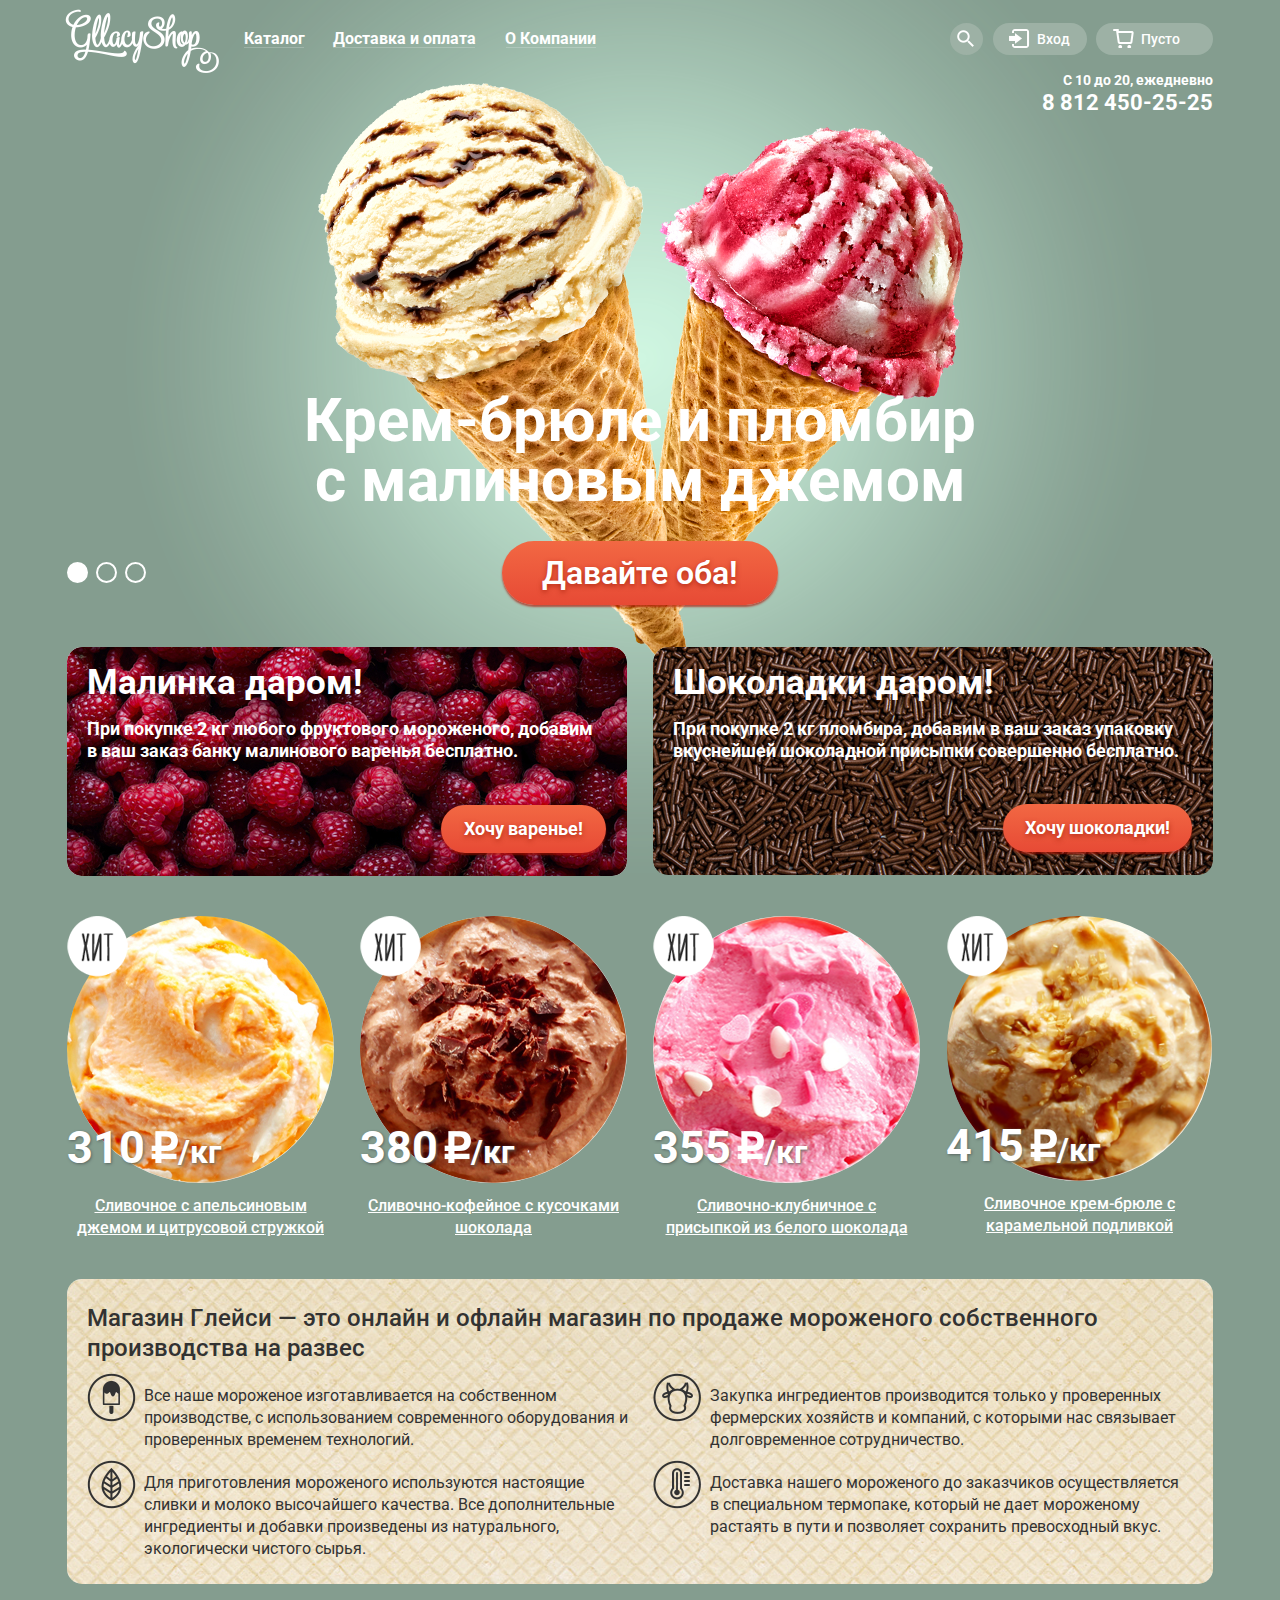
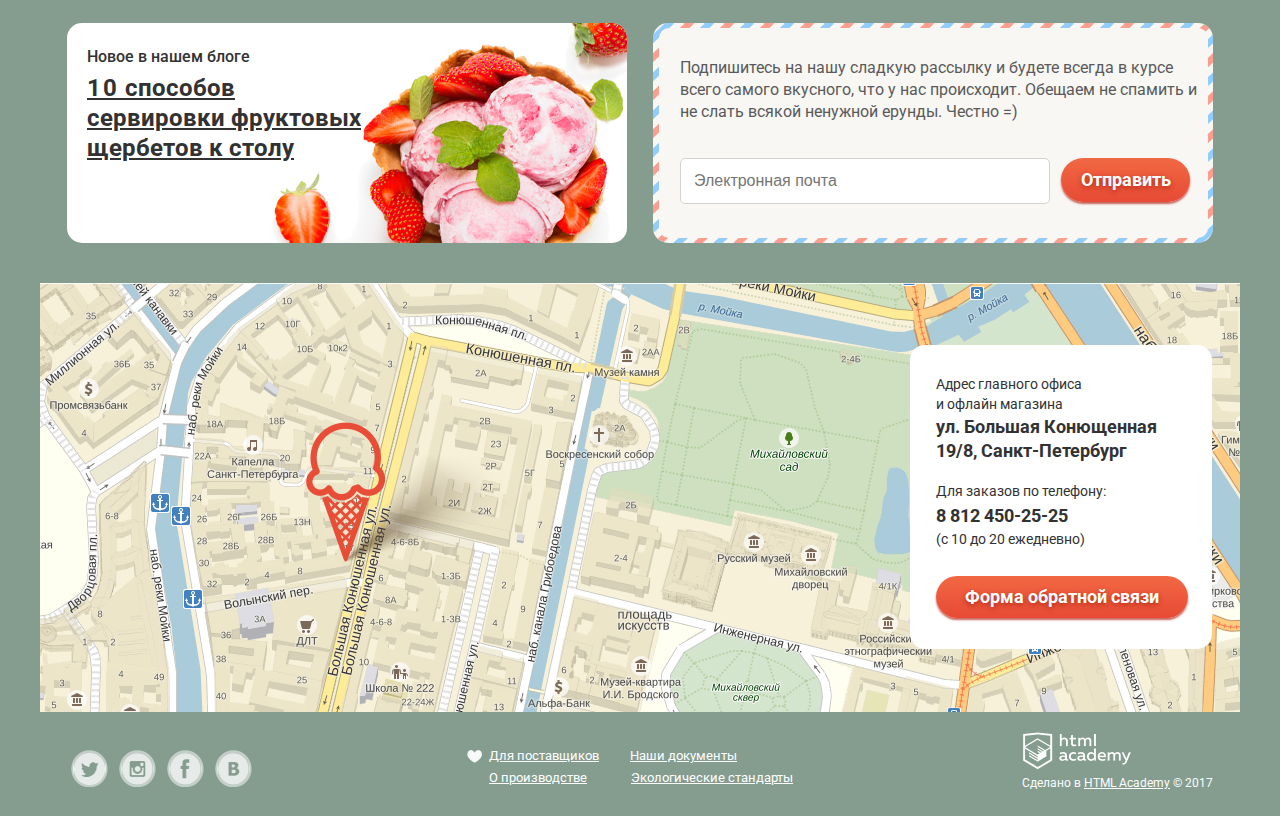
==== index.html @ 2c28fdef "Сделал оверлэй для формы обратной связи" ====
<!DOCTYPE html>
<html lang="ru">
  <head>
    <meta charset="utf-8">
    <title>Главная Gllacy</title>
	<link href="https://fonts.googleapis.com/css?family=Roboto:400,500,700&amp;subset=cyrillic" rel="stylesheet">
	<link rel="stylesheet" href="css/normalize.css">
	<link rel="stylesheet" type="text/css" href="css/style.css">
  </head>
  <body>
<!--Кнопки для слайда скрытые-->
	<input class="btn-radio btn-radio-one" type="radio" id="btn-one" name="toggle" checked>
	<input class="btn-radio btn-radio-two" type="radio" id="btn-two" name="toggle">
	<input class="btn-radio btn-radio-three" type="radio" id="btn-three" name="toggle"><!--/Кнопки для слайда скрытые-->
<!--Начало обертки для слайда-->	
	<div class="site-wrapper">	
<!--Блок шапки-->
		<header class="main-header">
			<div class="container clearfix container-for-timework">
				<div class="header-logo">
				  <img src="img/logo.png" width="154" height="64" alt="Логотип Глейси">
				</div>
				<nav class="main-navigation">
					<ul class="main-nav">
						<li class="border-li-one"><a class="border-li-one-page" href="#">Каталог</a>
							<ul class="sub-menu-catalog">
								<li><a href="#">Новинки</a></li>
								<li><a href="./catalog.html">Сливочное</a></li>
								<li class="active-page-index"><a href="#">Щербеты</a></li>
								<li><a href="#">Фрукторый лед</a></li>
								<li><a href="#">Мелорин</a></li>
							</ul>
						</li>
						<li class="border-li-two"><a class="border-li-one-page" href="#">Доставка и оплата</a></li>
						<li class="border-li-tree"><a class="border-li-one-page" href="#">О Компании</a></li>
					</ul>
				</nav>
				<div class="user-block">
					<div class="link-modal-search">
						<a class="search" href="#"></a>
<!--Модальная Форма поиска-->					
							<div class="modal-search">
								<form class="search-form" action="https://echo.htmlacademy.ru" method="get">
									<input class="search-input" type="text" name="search" placeholder="Что ищем?">
								</form>
							</div><!--/Форма поиска-->
					</div>
					<div class="link-modal-in">
						<a class="login" href="#">Вход</a>
<!--Модальная Форма входа-->					
							<div class="modal-in">
								<form class="login-form" action="https://echo.htmlacademy.ru" method="get">
									<input class="email" type="email" name="email" placeholder="Электронная почта">
									<input class="password" type="password"  name="password" placeholder="Пароль">
									<button class="btn-modal-in" type="submit" title="Войти">Войти</button>
								</form>
								<section class="restore-registration">
									<a class="restore" href="#">Забыли пароль?</a>
									<a class="registration" href="#">Новая регистрация</a>
								</section>
							</div><!--/Форма входа-->
					</div>
					<a class="basket" href="#">Пусто</a>				
				</div>	
				<div class="timework-tel">
					<span class="timework">С 10 до 20, ежедневно</span>
					<span class="tel">8 812 450-25-25</span>
				</div>	
			</div><!--/Блок шапки-->
		</header>
<!--Содержание основного блока-->
		<main class="container">
<!--Формы слайда-->
			<div class="slider">
				<div class="slide slide-one" id="slide-one">
					<div class="slide-title">Крем-брюле и пломбир с малиновым джемом</div>
					<a class="slide-btn" href="#">Давайте оба!</a>
				</div>
				<div class="slide slide-two" id="slide-two">
					<div class="slide-title">Шоколадный пломбир и лимонный сорбет</div>
					<a class="slide-btn" href="#">Давайте оба!</a>
				</div>
				<div class="slide slide-three" id="slide-three">
					<div class="slide-title">Пломбир с помадкой и клубничный щербет</div>
					<a class="slide-btn" href="#">Давайте оба!</a>
				</div>	
				<div class="slider-controls">
					<label for="btn-one"></label>
					<label for="btn-two"></label>
					<label for="btn-three"></label>
				</div>
			</div>
<!--Блок промо акции-->
			<div class="promo clearfix">
				<div class="promo-action">
					<span>Малинка даром!</span>
					<p>При покупке 2 кг любого фруктового мороженого, добавим в ваш заказ банку малинового варенья бесплатно.</p>
					<a class="btn-want-jam" href="#">Хочу варенье!</a>
				</div>
				<div class="promo-action">
					<span>Шоколадки даром!</span>
					<p>При покупке 2 кг пломбира, добавим в ваш заказ упаковку вкуснейшей шоколадной присыпки совершенно бесплатно.</p>
					<a class="btn-want-choco" href="#">Хочу шоколадки!</a>
				</div>
			</div><!--/Блок промо акции-->
<!--Блок самых покупаемых мороженных-->
			<div class="catalog clearfix">
				<section class="catalog-ice"><!--tag бирка, ярлык, признак, этикетка, ушко, наконечник-->
					<div class="catalog-ice-index">
						<span class="tag">
							<img src="img/hit.png" width="61" height="61" alt="Значек покупаемого мороженного">
						</span>
						<img src="img/ice_1.jpg" width="267" height="267" class="big-ice" alt="Сливочное с апельсиновым джемом и цитрусовой стружкой">
						<span class="cost">
							310<span class="weight"><img src="img/rur.png" width="27" height="32" alt="Символ рубля">/кг</span>
						</span>
						<a class="specification" href="#">Сливочное с апельсиновым джемом и цитрусовой стружкой</a>
					</div>	
					<div class="btn-hover-shadow">
						<a class="btn-show-catalog" href="#">Быстрый просмотр</a>
					</div>
				</section>	
				<section class="catalog-ice">
					<div class="catalog-ice-index">
						<span class="tag">
							<img src="img/hit.png" width="61" height="61" alt="Значек покупаемого мороженного">
						</span> 
						<img src="img/ice_2.jpg" width="267" height="267" class="big-ice" alt="Сливочно-кофейное с кусочками шоколада">
						<span class="cost">
							380<span class="weight"><img src="img/rur.png" width="27" height="32" alt="Символ рубля">/кг</span>
						</span>
						<a class="specification" href="#">Сливочно-кофейное с кусочками шоколада</a>
					</div>	
					<div class="btn-hover-shadow">
						<a class="btn-show-catalog" href="#">Быстрый просмотр</a>
					</div>
				</section>
				<section class="catalog-ice">
					<div class="catalog-ice-index">
						<span class="tag">
							<img src="img/hit.png" width="61" height="61" alt="Значек покупаемого мороженного">
						</span>
						<img src="img/ice_3.jpg" width="267" height="267" class="big-ice" alt="Сливочно-клубничное с присыпкой из белого шоколада">
						<span class="cost">
							355<span class="weight"><img src="img/rur.png" width="27" height="32" alt="Символ рубля">/кг</span>
						</span>
						<a class="specification" href="#">Сливочно-клубничное с присыпкой из белого шоколада</a>
					</div>	
					<div class="btn-hover-shadow">
						<a class="btn-show-catalog" href="#">Быстрый просмотр</a>
					</div>
				</section>
				<section class="catalog-ice">
					<div class="catalog-ice-index">
						<span class="tag">
							<img src="img/hit.png" width="61" height="61" alt="Значек покупаемого мороженного">
						</span>
						<img src="img/ice_4.jpg" width="265" height="265" class="big-ice" alt="Сливочное крем-брюле с карамельной подливкой">
						<span class="cost">
							415<span class="weight"><img src="img/rur.png" width="27" height="32" alt="Символ рубля">/кг</span>
						</span>
						<a class="specification" href="#">Сливочное крем-брюле с карамельной подливкой</a>
					</div>	
					<div class="btn-hover-shadow">
						<a class="btn-show-catalog" href="#">Быстрый просмотр</a>
					</div>
				</section>
			</div><!--/Блок самых покупаемых мороженных-->
<!--Блок описания компании-->
			<div class="description clearfix">
				<div class="about">
					<span>Магазин <span class="letter-spacing">Г</span>лейси &mdash; это онлайн и офлайн магазин по продаже мороженого собственного производства на развес</span>
				</div>
				<div class="make">
					<p>Все наше мороженое изготавливается на собственном производстве, с использованием современного оборудования и проверенных временем технологий.</p>
					<p>Для приготовления мороженого используются настоящие сливки и молоко высочайшего качества. Все дополнительные ингредиенты и добавки произведены из натурального, экологически чистого сырья.</p>
				</div>
				<div class="delivery"> <!--delivery доставка-->
					<p>Закупка ингредиентов производится только у проверенных фермерских хозяйств и компаний, с которыми нас связывает долговременное сотрудничество.</p>
					<p>Доставка нашего мороженого до заказчиков осуществляется в специальном термопаке, который не дает мороженому растаять в пути и позволяет сохранить превосходный вкус.</p>
				</div>
			</div><!--/Блок описания компании-->
<!--Блок новостей и подписка на рассылку-->
			<div class="news-sub clearfix">
				<section class="news">		
					<p>Новое в нашем блоге</p>
					<a href="#"><span class="letter-spacing">10</span> способов сервировки фруктовых щербетов к столу</a>
				</section>
				<section class="sub">
					<div class="white-layer">
						<p>Подпишитесь на нашу сладкую рассылку и будете всегда в курсе всего самого вкусного, что у нас происходит. Обещаем не спамить и не слать всякой ненужной ерунды. Честно =)</p>
						<form action="https://echo.htmlacademy.ru" method="get">
							<input type="email" name="email" placeholder="Электронная почта">
							<button class="btn-send" name="send">Отправить</button>
						</form>
					</div>
				</section>	
			</div><!--/Блок новостей и подписка на рассылку-->
		</main>
<!--Блок проезда-адреса-->
		<div class="driving-address container-map js-map-open">
			<div class="driving">
				<div class="top-lines">
					<span class="line-1">Адрес главного офиса<br>
										и офлайн магазина</span><br>
					<span class="line-2">ул. Большая Конющенная<br>
										19/8, Санкт-Петербург</span><br>
				</div>
				<div class="bottom-lines">
					<span class="line-1">Для заказов по телефону:</span><br>
					<span class="line-2">8 812 450-25-25</span><br>
				</div>
				<span class="line-3">(с 10 до 20 ежедневно)</span><br>
				<a class="btn-feedback" href="./form_feedback.html">Форма обратной связи</a>
			</div>
		</div><!--/Блок проезда-адреса-->	
<!--Блок подвала-->
		<footer>
			<div class="container clearfix">
				<section class="footer-social">
					<a class="social-btn social-btn-tv" href="#">Твиттер</a>
					<a class="social-btn social-btn-inst" href="https://instagram.com">Инстаграм</a>
					<a class="social-btn social-btn-fb" href="https://facebook.com">Фейсбук</a>
					<a class="social-btn social-btn-vk" href="https://vk.com">Вконтакте</a>	
				</section>
				<section class="footer-contacts">
					<ul class="footer-main">
						<li><a class="heart" href="#">Для поставщиков</a></li>
						<li><a href="#">Наши документы</a></li>
						<li><a href="#">О производстве</a></li>
						<li><a href="#">Экологические стандарты</a></li>
					</ul>
				</section>
				<section class="footer-copyright">
					<a class="btn-copyright" href="https://htmlacademy.ru"><img src="img/made_footer.png" width="108" height="38" class="big-ice" alt="Эмблема HTML Academy"></a>
					<p>Сделано в <a href="https://htmlacademy.ru">HTML Academy</a> © 2017</p>
				</section>
			</div>
		</footer><!--/Блок подвала-->
	</div><!--/Начало обертки для слайда--><!--/site-wrapper-->
<!--Модальные формы-->
	<div class="modal-map"><!--Форма карты-->
		<button class="modal-map-close" type="button" title="Закрыть">Закрыть</button>	
		<!--<div id="yandex-map"></div>-->
    </div><!--/Форма карты-->
	<!--<div class="map-overlay"></div>-->
<!--Модальная Форма обратной связи оверлэй-->
	<div class="feedback-overlay"></div>
<!--Модальная Форма обратной связи-->		
	<div class="modal-feedback">
		<button class="btn-modal-feedback-close" type="button" title="Закрыть">Закрыть</button>
		<h2>Мы обязательно вам ответим!</h2>
		<form class="feedback-form" action="https://echo.htmlacademy.ru" method="get">
			<input class="feedback-name" type="text" name="feedback-name" placeholder="Как вас зовут?">
			<input class="feedback-email" type="email" name="feedback-email" placeholder="Ваша почта для ответа?">
			<textarea class="feedback-text" name="feedback-text" rows="6" placeholder="Напишите что-нибудь..."></textarea>
			<button class="btn-modal-feedback" type="submit" title="Отправить">Отправить</button>
		</form>
	</div><!--/Форма обратной связи-->
	<script src="js/script.js"></script>
  </body>
</html>
---- css/style.css ----
body {
	min-width: 1200px;
	font-size: 16px;
	line-height: 22px;
	color: #ffffff;
	font-weight: 400;
	font-family: "Roboto", "Tahoma", sans-serif;
	background-color: #849d8f;
}
.main a:hover,
.breadcrumbs a:hover, 
footer a:hover,
.footer-contacts a:hover,
.catalog-ice-index a,
.ice-cost-catalog a {
	color: #ffbc9e;
}
.main a:active,
.breadcrumbs a:active, 
footer a:active,
.footer-contacts a:active,
.catalog-ice-index a,
.ice-cost-catalog a  {
	color: #ffbc9e;
}
.clearfix {
	content: "";
	display: table;
	clear: both;
}
.container {
	position: relative;
	width: 1146px;
	margin: 0 auto;
	padding: 0 27px;
}
.container-map {
	width: 1146px;
	margin: 0 auto;
	padding: 0 0;
}

/*--ШАПКА--*/
.main-header {
	min-height: 79px;
}
.header-logo {
	float: left;
	width: 153px;
	min-height: 64px;
	margin: 0;
	margin-right: 12px;
	margin-top: 9px;
	margin-left: -2px;
}
.main-navigation {
	float: left;
	width: 600px;
	min-height: 64px;
	margin-top: 9px;
	margin-bottom: 6px;
}
.main-nav {
	list-style: none;
	margin: 0;
	padding: 0;
	min-height: 64px;
	font-size: 0;
}
.main-nav  > li {
	display: inline-block;
	position: relative;
	vertical-align: top;
}
.main-nav > li  a {	
	display: block;
	padding: 7px 14px;
	margin-top: 14px;
	font-size: 16px;
	line-height: 18px;
	font-weight: 700;
	color: #ffffff;
	font-family: "Roboto", "Tahoma", sans-serif;
	text-decoration: none;
}
.main-nav  > li:last-child a {
	padding-left: 15px;
}
.main-nav  .active {
	background: #d07058;
	border-radius: 16px;
	border-bottom: none;
}
.main-nav  .border-li-one-page:hover {
	color: #000000;
	background-color: #ffffff;
	border-radius: 20px;
}
.main-nav  .border-li-one-page:active {
	background:	-webkit-linear-gradient(top, #ededed 0%, #ededed 100%);
	background:		-moz-linear-gradient(top, #ededed 0%, #ededed 100%);
	background:			linear-gradient(to bottom, #ededed 0%, #ededed 100%);
	box-shadow: inset 0 2px 2px rgba(105, 105, 105, 1);
}
.main-navigation  .border-li-one::after {
	content: "";
	position: absolute;
	top: 38px;
	margin-left: 14px;
	width: 60px;
	height: 1px;
	background-color: #ffffff;
	opacity: 0.2;
}
.main-navigation  .border-li-two::after {
	content: "";
	position: absolute;
	top: 38px;
	margin-left: 14px;
	width: 142px;
	height: 1px;
	background-color: #ffffff;
	opacity: 0.2;
}
.main-navigation  .border-li-tree::after {
	content: "";
	position: absolute;
	top: 38px;
	margin-left: 16px;
	width: 90px;
	height: 1px;
	background-color: #ffffff;
	opacity: 0.2;
}
.sub-menu-catalog {
	position: absolute;
	left: -7px;
	top: 51px;
	display: none;
	margin: 0;
	padding: 0;
	width: 143px;
	list-style: none;
	color: #000000;
	background: #f8f7f4;
	border-radius: 5px;
	z-index: 12;
}
.main-nav > li:hover .sub-menu-catalog  {
	display: block;
}
.main-nav .sub-menu-catalog {
	width: 143px;
	list-style: none;
	margin: 0;
	padding: 0;
	font-size: 0;
	box-shadow: 0px 20px 20px 0px rgba(0, 0, 0, 0.4);
}
.main-nav  .sub-menu-catalog a {
	display: block;
	margin: 0;
	padding: 0;
	padding: 9px 0px;
	padding-left: 14px;
	font-size: 14px;
	line-height: 16px;
	font-weight: 400;
	color: #000000;
	font-family: "Roboto", "Tahoma", sans-serif;
	text-decoration: none;
}
.main-nav  .sub-menu-catalog  li:first-child a {
	font-size: 16px;
	line-height: 18px;
	font-weight: 700;
	color: #000000;
	font-family: "Roboto", "Tahoma", sans-serif;
	text-decoration: none;
	border-bottom: 1px solid #d1d0ce;
}
.main-nav  .sub-menu-catalog  li:first-child {
	border: none;
	padding: 0 7px;
}
.main-nav  .sub-menu-catalog  li {
	padding: 0 7px;
}
.main-nav > .sub-menu-catalog a:active {
	background-color: none;
	border-radius: none;
}
.main-nav  .sub-menu-catalog  li:hover a {
	background-color: #fbded7;
}
.main-nav  .sub-menu-catalog  li:hover {
	background-color: #fbded7;
}
.main-nav  .sub-menu-catalog  li:active a {
	background-color: #f6b5a5;
	border: none;
	box-shadow: none;
	border-radius: none;
	z-index: 12;
}
.main-nav  .sub-menu-catalog  li:active {
	background-color: #f6b5a5;
}
.main-nav  .sub-menu-catalog  li:active a{
	background-color: #f6b5a5; 
}
.sub-menu-catalog .active-page {
	background-color: #d07058;
}
.sub-menu-catalog .active-page a {
	color: #ffffff;
}
.active-page-index {
	background-color: #fbded7;
}
.user-block {
	float: right;
	max-width: 428px;
	margin-top: 23px;
}
.user-block .login,
.user-block .basket,
.link-modal-in,
.link-modal-basket,
.link-modal-search {
	position: relative;
	vertical-align: top;
	display: inline-block;
	margin: 0;
	padding: 8px 0px;
	text-decoration: none;
	font-size: 14px;
	line-height: 16px;
	font-weight: 500;
	color: #ffffff;
	font-family: "Roboto", "Tahoma", sans-serif;
	vertical-align: top;	
}
.link-modal-in,
.link-modal-search,
.link-modal-basket {
	position: relative;
	display: inline-block;
	vertical-align: top;
	padding: 0;
	margin: 0;
}
.user-block .search  	{
	position: relative;
	display: inline-block;
	vertical-align: top;
	margin: 0;
	padding-left: 13px;
	padding-right: 20px;
	padding-bottom: 8px;
	padding-top: 8px;
	background: #9db1a5;
	line-height: 16px;
	font-weight: 500;
	color: #ffffff;
	font-size: 14px;
	font-family: "Roboto", "Tahoma", sans-serif;
	margin-right: 3px;
	background: #9db1a5;
	border-radius: 100%;
}
.user-block .login {
	padding-left: 44px;
	padding-right: 17px;
	background: #9db1a5;
	border-radius: 18px;
	margin-right: 5px;
	margin-left: 3px;
}
.user-block .basket {
	padding-left: 45px;
	padding-right: 33px;
	background: #9db1a5;
	border-radius: 100px;
}
.user-block .basket-bye-ice {
	position: relative;
	display: inline-block;
	margin: 0;
	padding: 8px 0px;
	padding-left: 43px;
	padding-right: 17px;
	background: #ffffff;
	border-radius: 100px;
	text-decoration: none;
	vertical-align: top;
	font-size: 14px;
	line-height: 16px;
	font-weight: 500;
	color: #000000;
	font-family: "Roboto", "Tahoma", sans-serif;
	vertical-align: top;	
}
	
	/*-- ПОИСК ИКОНКА--*/
.user-block .search {
	font-size: 0;
	height: 16px;
}
.user-block .search::after {
	content: "";
	position: absolute;
	top: -1px;
	left: -1px;
	width: 33px;
	height: 33px;
	background: transparent url("../img/loupe.png") no-repeat;
	background-position: center;
	border-radius: 100%;
}
.user-block .search:hover::after {
	background: transparent url("../img/search_black.png") no-repeat;
	background-position: center;
}
.user-block .search:hover {
	background-color: #ffffff;
	color: #000000;
}
.user-block .link-modal-search:hover .modal-search {
	display: block;
}
.user-block .search:hover .modal-search {
	display: block;
}/*-- /ПОИСК ИКОНКА--*/
	
	/*-- ВХОД ИКОНКА--*/
.user-block .login::after {
	content: "";
	position: absolute;
	top: 6px;
	left: 16px;
	width: 21px;
	height: 19px;
	background: transparent url("../img/to_in.png") no-repeat;
}
.user-block .login:hover::after {
	background:  transparent url("../img/to_in_black.png") no-repeat;	
}
.user-block .login:hover {
	background-color: #ffffff;
	color: #000000;
}
.link-modal-in:hover .modal-in {
	display: block;
}/*-- /ВХОД ИКОНКА--*/

	/*-- КОРЗИНА ИКОНКА--*/
.user-block .basket::after {
	content: "";
	position: absolute;
	top: 6px;
	left: 17px;
	width: 21px;
	height: 19px;
	background: transparent url("../img/basket_empty.png") no-repeat;
}
.user-block .basket:hover::after {
	background: transparent url("../img/basket_full.png") no-repeat;
}
.user-block .basket:hover {
	background-color: #ffffff;
	border-radius: 16px;
	color: #000000;
}
.user-block	.basket-bye-ice::after {
	content: "";
	position: absolute;
	top: 6px;
	left: 17px;
	width: 21px;
	height: 19px;
	background: transparent url("../img/basket_full.png") no-repeat;
}
.link-modal-basket:hover .order-in-basket {
	display: block;
}/*-- /КОРЗИНА ИКОНКА--*/

	/*-- ВРЕМЯ --*/
.timework-tel {
	position: absolute;
	right: 27px; /*margin-left: 971px;*/
	top: 78px;
	margin-top: -9px;
	width: 175px;
	text-align: right;
}
.timework-tel .timework {
	font-size: 14px;
	line-height: 16px;
	font-weight: 700;
	color: #ffffff;
	padding-left: 10px;
	font-family: "Roboto", "Tahoma", sans-serif;
}
.timework-tel .tel {
	font-size: 22px;
	line-height: 24px;
	font-weight: 700;
	color: #ffffff;
	font-family: "Roboto", "Tahoma", sans-serif;
}/*-- /ШАПКА --*/

/*-- БЛОК ХЛЕБНЫХ КРОШЕК--*/
.breadcrumbs {
	width: 300px;
}
.bread-main-nav {
	list-style: none;
	padding: 0;
	margin: 0;
	margin-top: 19px;
}
.bread-main-nav  li {
	display: inline-block;
	vertical-align: top;
	font-size: 14px;
	line-height: 16px;
	color: #ffffff;
	font-weight: 400;
	font-family: "Roboto", "Tahoma", sans-serif;
}
.bread-main-nav  li a {	
	position: relative;
	display: block;
	font-size: 14px;
	line-height: 16px;
	color: #ffffff;
	font-weight: 400;
	font-family: "Roboto", "Tahoma", sans-serif;
	padding-right: 16px;
}
.bread-main-nav  li:last-child a {
	text-decoration: none;
}
.bread-main-nav  a::after{
	content: "";
	position: absolute;
	top: 4px;
	right: 0px;
	width: 9px;
	height: 9px;
	background: transparent url("../img/arrow_s_right.png") no-repeat;
}
.bread-main-nav li:last-child a::after{
	content: none;
}/*-- /БЛОК ХЛЕБНЫХ КРОШЕК--*/

/*-- ГЛАВНАЯ СТРАНИЦА INDEX --*/
	/*-- СЛАЙДЕР --*/
.choice-ice h2 {
	font-size: 60px;
	line-height: 60px;
	color: #ffffff;
	font-weight: 700;
	font-family: "Roboto", "Tahoma", sans-serif;
	background-color: #849d8f;
}
body > input[type="radio"] {
	display: none;
}
.site-wrapper::before,
.site-wrapper::after {
	content: "";
	visibility: hidden;
}
.site-wrapper::before {
	background-image: url("../img/advertising_2.png");
}
.site-wrapper::after {
	background-image: url("../img/advertising_3.png");
}
.site-wrapper {
	min-width: 1146px;
	min-height: 2416px; 
	background-repeat: no-repeat;
	background-position: top center;
	transition: background-image 0.5s ease, 
				background-color 0.5s ease;
}
.slider {
	position: relative;
	padding-top: 312px;
	text-align: center;
	color: #ffffff;
}
.slide {
	display: none;
}
.slide-title {
	width: 700px;
	margin: 0 auto;
	margin-bottom: 30px;
	font-weight: 700;
	font-size: 60px;
	line-height: 60px;
	font-family: "Roboto", "Tahoma", sans-serif;
}
.slide-btn {
	display: inline-block;
	padding: 10px 40px;
	margin-bottom: 42px;
	font-weight: 600;
	font-size: 32px;
	line-height: 44px;
	vertical-align: top;
	color: #ffffff;
	font-family: "Roboto", "Tahoma", sans-serif;
	text-decoration: none;
	text-shadow: 0 2px 5px rgba(160, 32, 11, 0.76);
	background: #f26843;
	background:	-webkit-linear-gradient(top, #f26843 0%, #e74a35 100%);
	background:		-moz-linear-gradient(top, #f26843 0%, #e74a35 100%);
	background:			linear-gradient(to bottom, #f26843 0%, #e74a35 100%);
	border-radius: 100px;
	box-shadow: 0 2px 2px rgba(172, 16, 0, 0.64);
}
.slide-btn:hover {
	background:	-webkit-linear-gradient(top, #f58669 0%, #ec6f5e 100%);
	background:		-moz-linear-gradient(top, #f58669 0%, #ec6f5e 100%);
	background:			linear-gradient(to bottom, #f58669 0%, #ec6f5e 100%);
	box-shadow: 0 2px 2px rgba(172, 16, 0, 1);
}
.slide-btn:active {
	background:	-webkit-linear-gradient(top, #d84732 0%, #e1613e 100%);
	background:		-moz-linear-gradient(top, #d84732 0%, #e1613e 100%);
	background:			linear-gradient(to bottom, #d84732 0%, #e1613e 100%);
	box-shadow: inset 0 2px 2px rgba(172, 16, 0, 1);
}
.slider-controls {
	position: absolute;
	bottom: 63px;
	left: 0;
	z-index: 20;
	font-size: 0;
}
.slider-controls label {
	display: inline-block;
	width: 17px;
	height: 17px;
	margin-right: 8px;
	vertical-align: top;
	background-color: transparent;
	border: 2px solid #ffffff;
	border-radius: 50%;
	cursor: pointer;
}
.slider-controls label:hover {
	background-color: #b2c1b7;
}
.slider-controls label:active {
	background-color: #ffffff;
}
.btn-radio-one:checked ~ .site-wrapper .slide-one,
.btn-radio-two:checked ~ .site-wrapper .slide-two,
.btn-radio-three:checked ~ .site-wrapper .slide-three {
	display: block;
}
.btn-radio-one:checked ~ .site-wrapper {
	background-color: #849d8f;
	background-image: url("../img/advertising_1.png");
}
.btn-radio-two:checked ~ .site-wrapper {
	background-color: #8996a6;
	background-image: url("../img/advertising_2.png");
}
.btn-radio-three:checked ~ .site-wrapper {
	background-color: #9d8b84;
	background-image: url("../img/advertising_3.png");
}
.btn-radio-one:checked ~ .site-wrapper label[for="btn-one"],
.btn-radio-two:checked ~ .site-wrapper label[for="btn-two"],
.btn-radio-three:checked ~ .site-wrapper label[for="btn-three"] {
	background-color: #ffffff;
}/*-- /СЛАЙДЕР --*/
	
	/*-- БЛОК ПРОМО АКЦИИ --*/
.promo-action {
	float: left;
	width: 519px;
	margin-right: 26px;
	border-radius: 15px;
	padding-top: 15px;
	padding-left: 20px;
	padding-bottom: 23px;
	padding-right: 21px;
}
.promo-action:last-child {
	margin-right: 0;
}
.promo .promo-action:first-child {
	background-image: url("../img/promo_raspberries.jpg");
	background-repeat: no-repeat;
}
.promo .promo-action:last-child {
	background-image: url("../img/promo_choko.jpg");
	background-repeat: no-repeat;
}
.promo-action span {
	display: block;
	margin: 0;
	padding: 0;
	font-size: 35px;
	line-height: 41px;
	color: #ffffff;
	font-weight: 700;
	font-family: "Roboto", "Tahoma", sans-serif;
}
.promo-action p {
	display: block;
	margin: 0;
	margin-top: 15px;
	padding: 0;
	font-size: 18px;
	line-height: 22px;
	color: #ffffff;
	font-weight: 700;
	font-family: "Roboto", "Tahoma", sans-serif;
}
.promo-action .btn-want-jam  {
	display: inline-block;
	float: right;
	width: 165px;
	margin-top: 43px;
	padding: 12px 0px;
	text-align: center;
	font-size: 18px;
	line-height: 24px;
	vertical-align: top;
	color: #ffffff;
	font-weight: 700;
	font-family: "Roboto", "Tahoma", sans-serif;
	text-decoration: none;
	text-shadow: 0 2px 5px rgba(160, 32, 11, 0.76);
	background: #f26843;
	background:	-webkit-linear-gradient(top, #f26843 0%, #e74a35 100%);
	background:		-moz-linear-gradient(top, #f26843 0%, #e74a35 100%);
	background:			linear-gradient(to bottom, #f26843 0%, #e74a35 100%);
	border-radius: 100px;
	box-shadow: 0 2px 2px rgba(172, 16, 0, 0.64);
}
.promo-action .btn-want-jam:hover {
	background:	-webkit-linear-gradient(top, #f58669 0%, #ec6f5e 100%);
	background:		-moz-linear-gradient(top, #f58669 0%, #ec6f5e 100%);
	background:			linear-gradient(to bottom, #f58669 0%, #ec6f5e 100%);
	box-shadow: 0 2px 2px rgba(172, 16, 0, 1);
}
.promo-action .btn-want-jam:active {
	background:	-webkit-linear-gradient(top, #d84732 0%, #e1613e 100%);
	background:		-moz-linear-gradient(top, #d84732 0%, #e1613e 100%);
	background:			linear-gradient(to bottom, #d84732 0%, #e1613e 100%);
	box-shadow: inset 0 2px 2px rgba(172, 16, 0, 1);
}
.promo-action .btn-want-choco {
	display: inline-block;
	float: right;
	width: 189px;
	margin-top: 42px;
	padding: 12px 0px;
	text-align: center;
	font-size: 18px;
	line-height: 24px;
	color: #ffffff;
	font-weight: 700;
	vertical-align: top;
	font-family: "Roboto", "Tahoma", sans-serif;
	text-decoration: none;
	text-shadow: 0 2px 5px rgba(160, 32, 11, 0.76);
	background: #f26843;
	background:	-webkit-linear-gradient(top, #f26843 0%, #e74a35 100%);
	background:		-moz-linear-gradient(top, #f26843 0%, #e74a35 100%);
	background:			linear-gradient(to bottom, #f26843 0%, #e74a35 100%);
	border-radius: 100px;
	box-shadow: 0 2px 2px rgba(172, 16, 0, 0.64);
}
.promo-action .btn-want-choco:hover {
	background:	-webkit-linear-gradient(top, #f58669 0%, #ec6f5e 100%);
	background:		-moz-linear-gradient(top, #f58669 0%, #ec6f5e 100%);
	background:			linear-gradient(to bottom, #f58669 0%, #ec6f5e 100%);
	box-shadow: 0 2px 2px rgba(172, 16, 0, 1);
}
.promo-action .btn-want-choco:active {
	background: -webkit-linear-gradient(top, #d84732 0%, #e1613e 100%);
	background:    -moz-linear-gradient(top, #d84732 0%, #e1613e 100%);
	background:         linear-gradient(to bottom, #d84732 0%, #e1613e 100%);
	box-shadow: inset 0 2px 2px rgba(172, 16, 0, 1);
}/*-- /БЛОК ПРОМО АКЦИИ --*/
	
	/*-- БЛОК САМЫХ ПОКУПАЕМЫХ МОРОЖЕННЫХ --*/
.catalog {
	margin-top: 34px;
}
.catalog-ice-index {
	position: relative;
}
.catalog .catalog-ice {
	float: left;
	width: 293px;
	margin-right: 13px;
	margin-left: -13px;
	margin-bottom: 40px;
	padding-top: 6px;
	border-top-right-radius: 7px;
	border-top-left-radius: 7px;
	text-align: center;
}
.catalog-ice .tag {
	position: absolute;
}
.catalog .catalog-ice:nth-child(4n){
	margin-right: 0;
}
.catalog .catalog-ice:nth-child(4n) {
	margin-right: -13px;
}
.catalog-ice .big-ice {
	border-radius: 50%;
}
.catalog-ice .cost {
	position: absolute;
	bottom: 64px;
	left: 13px;
	text-align: left;
	font-size: 45px;
	line-height: 45px;
	color: #ffffff;
	font-weight: 700;
	text-shadow: 0px 1px 3px rgba(49, 50, 53, 0.5);
	font-family: "Roboto", "Tahoma", sans-serif;
	text-shadow: 1px 1px 3px #5a6762;
	cursor: pointer;
}
.catalog-ice .weight {
	font-size: 32px;
	line-height: 45px;
	color: #ffffff;
	font-weight: 700;
	font-family: "Roboto", "Tahoma", sans-serif;
	text-shadow: 1px 1px 3px #5a6762;
	margin-left: 6px;
	cursor: pointer;
}
.catalog-ice .specification {
	display: block;
	padding-left: 18px;
	padding-right: 18px;
	margin-top: 6px;
	text-align: center;
	font-size: 16px;
	line-height: 22px;
	color: #ffffff;
	font-weight: 500;
	font-family: "Roboto", "Tahoma", sans-serif;
	text-decoration: underline;
}
.catalog-ice .btn-hover-shadow {
	position: absolute;
	width: 293px;
	height: 57px;
	padding-top: 20px;
	background-color: rgba(167, 184,173, 0.3);
	border-bottom-right-radius: 7px;
	border-bottom-left-radius: 7px;
	display: none;
	z-index: 12;
}
.catalog-ice .btn-show-catalog {
	width: 168px;
	padding: 10px 16px;
	text-align: center;
	font-size: 18px;
	line-height: 24px;
	color: #ffffff;
	font-weight: 700;
	font-family: "Roboto", "Tahoma", sans-serif;
	text-decoration: none;
	text-shadow: 0 2px 5px rgba(160, 32, 11, 0.76);
	background: #f26843;
	background:	-webkit-linear-gradient(top, #f26843 0%, #e74a35 100%);
	background:		-moz-linear-gradient(top, #f26843 0%, #e74a35 100%);
	background:			linear-gradient(to bottom, #f26843 0%, #e74a35 100%);
	border-radius: 100px;
	box-shadow: 0 2px 2px rgba(172, 16, 0, 0.64);
}
.catalog .catalog-ice:hover  {
	background-color: rgba(167, 184,173, 0.3);
}
.catalog-ice:hover  .btn-hover-shadow {
	background-color: rgba(167, 184,173, 0.3);
	display: block;
}
.catalog .btn-show-catalog:hover {
	background:	-webkit-linear-gradient(top, #f58669 0%, #ec6f5e 100%);
	background:		-moz-linear-gradient(top, #f58669 0%, #ec6f5e 100%);
	background:			linear-gradient(to bottom, #f58669 0%, #ec6f5e 100%);
	box-shadow: 0 2px 2px rgba(172, 16, 0, 1);
}
.catalog .btn-show-catalog:active {
	background: -webkit-linear-gradient(top, #d84732 0%, #e1613e 100%);
	background:    -moz-linear-gradient(top, #d84732 0%, #e1613e 100%);
	background:         linear-gradient(to bottom, #d84732 0%, #e1613e 100%);
	box-shadow: inset 0 2px 2px rgba(172, 16, 0, 1);
}/*-- /БЛОК САМЫХ ПОКУПАЕМЫХ МОРОЖЕННЫХ --*/
	
	/*-- БЛОК ОПИСАНИЯ КОМПАНИИ --*/
.description {
	width: 1116px;
	background-image: url("../img/wafer.jpg");
	background-repeat: no-repeat;
	padding-top: 24px;
	padding-left: 20px;
	padding-right: 10px;
	padding-bottom: 10px;
	border-radius: 15px;	
}
.description .about {
	width: 1050px;
	margin: 0;
}
.description .make {
	float: left;
	width: 545px;
	height: 189px;
	margin-top: 22px;
}
.description .delivery {
	float: left;
	width: 545px;
	height: 180px;
	margin-top: 6px;
    margin-left: 21px;
}
.description .about span {
	font-size: 24px;
	line-height: 30px;
	color: #323232;
	font-weight: 500;
	font-family: "Roboto", "Tahoma", sans-serif;
}
.description .letter-spacing {
	letter-spacing: 1px; /*word-spacing: 1px;*/
}
.make p {
	position: relative;
	display: inline-block;
	padding-left: 57px;
	margin-top: 0px;
	margin-bottom: 0;
	font-size: 16px;
	line-height: 22px;
	color: #323232;
	font-weight: 400;
	font-family: "Roboto", "Tahoma", sans-serif;
}
.make p:first-child {
	margin-bottom: 21px;
}
.make p:first-child::after {
	content: "";
	position: absolute;
	top: -12px;
	left: 0px;
	width: 49px;
	height: 49px;
	background: transparent url("../img/ice.png") no-repeat;
}
.description .make p:nth-child(2)::after {
	content: "";
	position: absolute;
	top: -12px;
	left: 0px;
	width: 49px;
	height: 49px;
	background: transparent url("../img/leaf.png") no-repeat;
}
.delivery p {
	position: relative;
	display: inline-block;
	width: 480px;
	margin-left: 0px;
	padding-left: 57px;
	margin-bottom: 0;
	font-size: 16px;
	line-height: 22px;
	color: #323232;
	font-weight: 400;
	font-family: "Roboto", "Tahoma", sans-serif;
}
.description .delivery p:first-child {
	margin-bottom: 5px;
}
.description .delivery p:first-child::after {
	content: "";
	position: absolute;
	top: -12px;
	left: 0px;
	width: 49px;
	height: 49px;
	background: transparent url("../img/cow.png") no-repeat;
}
.description .delivery p:nth-child(2)::after {
	content: "";
	position: absolute;
	top: -12px;
	left: 0px;
	width: 49px;
	height: 49px;
	background: transparent url("../img/thermometer.png") no-repeat;
}/*-- /БЛОК ОПИСАНИЯ КОМПАНИИ --*/

	/*-- БЛОК НОВОСТЕЙ И ПОДПИСКА НА РАССЫЛКУ --*/
.news-sub {
	width: 1146px;
	margin-top: 39px;
	margin-bottom: 40px;
}
.news-sub .news {
	float: left;
	width: 520px;
	padding-top: 23px;
	padding-bottom: 80px;
	padding-left: 20px;
	padding-right: 20px;
	border-radius: 15px;
	background-image: url("../img/news.jpg");
	background-repeat: no-repeat;
	z-index: 1;
}
.news-sub .news p {
	font-size: 16px;
	line-height: 22px;
	margin: 0;
	margin-bottom: 5px;
	color: #323232;
	font-weight: 500;
	font-family: "Roboto", "Tahoma", sans-serif;
}
.news-sub .news a {
	display: inline-block;
	width: 286px;
	font-size: 24px;
	line-height: 30px;
	color: #323232;
	font-weight: 700;
	font-family: "Roboto", "Tahoma", sans-serif;
}
.news .letter-spacing {
	letter-spacing: 2px;
}
.news-sub .sub {
	float: right;
	width: 548px;
	padding: 5px 6px;
	background-image: url("../img/sub.jpg");
	border-radius: 15px;
}
.sub .white-layer {
	float: left;
	width: 518px;
	height: 181px;
	padding-top: 29px;
	padding-left: 21px;
	padding-right: 10px;
	border-radius: 10px;
	border-radius: 10px;
	background: #f8f7f4;
	z-index: 2;
}
.news-sub .sub p {
	margin: 0;
	margin-bottom: 35px;
	font-size: 16px;
	line-height: 22px;
	color: #5a5a5a;
	font-weight: 400;
	font-family: "Roboto", "Tahoma", sans-serif;
}
.news-sub .sub form {
	margin-right: 0px;
}
.sub input {
	width: 353px;
	margin-right: 7px;
	padding-left: 13px;
	height: 42px;
	border-radius: 5px;
	border: 1px solid #d3d3d2;
}
.sub .btn-send {
	display: inline-block;
	width: 129px;
	padding: 10px 19px;
	text-align: center;
	font-size: 18px;
	line-height: 24px;
	color: #fefefe;
	font-weight: 700;
	vertical-align: top;
	text-shadow: 0 2px 5px rgba(160, 32, 11, 0.76);
	font-family: "Roboto", "Tahoma", sans-serif;
	background: #f26843;
	background:	-webkit-linear-gradient(top, #f26843 0%, #e74a35 100%);
	background:		-moz-linear-gradient(top, #f26843 0%, #e74a35 100%);
	background:			linear-gradient(to bottom, #f26843 0%, #e74a35 100%);
	border-radius: 100px;
	box-shadow: 0 2px 2px rgba(172, 16, 0, 0.64);
	border: none;
	cursor: pointer;
	outline: none;
}
.sub .btn-send:hover {
	background:	-webkit-linear-gradient(top, #f58669 0%, #ec6f5e 100%);
	background:		-moz-linear-gradient(top, #f58669 0%, #ec6f5e 100%);
	background:			linear-gradient(to bottom, #f58669 0%, #ec6f5e 100%);
	box-shadow: 0 2px 2px rgba(172, 16, 0, 1);
}
.sub .btn-send:active {
	background:	-webkit-linear-gradient(top, #d84732 0%, #e1613e 100%);
	background:		-moz-linear-gradient(top, #d84732 0%, #e1613e 100%);
	background:			linear-gradient(to bottom, #d84732 0%, #e1613e 100%);
	box-shadow: inset 0 2px 2px rgba(172, 16, 0, 1);
}/*-- /БЛОК НОВОСТЕЙ И ПОДПИСКА НА РАССЫЛКУ --*/
	
	/*-- БЛОК ПРОЕЗДА АДРЕСА --*/
.driving-address {
	min-width: 1200px;
	min-height: 430px;
	margin-bottom: 19px;
	background-image: url("../img/map.jpg");
	background-repeat: no-repeat;
}
.driving-address .driving {
	display: inline-block;
	width: 250px;
	padding: 0 26px;
	background-color: white;
	border-radius: 15px;
	position: relative;
	left: 870px;
	bottom: -62px;
	vertical-align: top;
}
.driving  .line-1,
.driving  .line-2 {
	display: inline-block;
	font-size: 14px;
	line-height: 20px;
	color: #323232;
	font-weight: 400;
	font-family: "Roboto", "Tahoma", sans-serif;
}
.driving  .line-2 {
	display: inline-block;
	font-size: 18px;
	line-height: 24px;
	color: #323232;
	font-weight: 700;
	font-family: "Roboto", "Tahoma", sans-serif;
}
.top-lines  .line-1:first-child {
	margin-top: 29px;
	margin-bottom: 1px;
}
.bottom-lines  .line-1 {
	margin-top: 18px;
	margin-bottom: 4px;
	font-size: 14px;
	line-height: 20px;
	color: #323232;
	font-weight: 400;
	font-family: "Roboto", "Tahoma", sans-serif;
}
.bottom-lines  .line-2 {
	font-size: 18px;
	line-height: 22px;
	color: #323232;
	font-weight: 700;
	font-family: "Roboto", "Tahoma", sans-serif;
}
.driving  .line-3 {
	font-size: 14px;
	line-height: 22px;
	color: #323232;
	font-weight: 400;
	font-family: "Roboto", "Tahoma", sans-serif;
}
.driving .btn-feedback {
	display: inline-block;
	width: 252px;
	margin-top: 26px;
	margin-right: 0px;
	margin-bottom: 31px;
	padding: 9px 0px;
	text-align: center;
	font-size: 18px;
	line-height: 24px;
	color: #fefefe;
	font-weight: 700;
	vertical-align: top;
	font-family: "Roboto", "Tahoma", sans-serif;
	text-decoration: none;
	text-shadow: 0 2px 5px rgba(160, 32, 11, 0.76);
	background: #f26843;
	background:	-webkit-linear-gradient(top, #f26843 0%, #e74a35 100%);
	background:		-moz-linear-gradient(top, #f26843 0%, #e74a35 100%);
	background:			linear-gradient(to bottom, #f26843 0%, #e74a35 100%);
	border-radius: 100px;
	box-shadow: 0 2px 2px rgba(172, 16, 0, 0.64);
}
.driving .btn-feedback:hover {
	background:	-webkit-linear-gradient(top, #f58669 0%, #ec6f5e 100%);
	background:		-moz-linear-gradient(top, #f58669 0%, #ec6f5e 100%);
	background:			linear-gradient(to bottom, #f58669 0%, #ec6f5e 100%);
	box-shadow: 0 2px 2px rgba(172, 16, 0, 1);
}
.driving .btn-feedback:active {
	background:	-webkit-linear-gradient(top, #d84732 0%, #e1613e 100%);
	background:		-moz-linear-gradient(top, #d84732 0%, #e1613e 100%);
	background:			linear-gradient(to bottom, #d84732 0%, #e1613e 100%);
	box-shadow: inset 0 2px 2px rgba(172, 16, 0, 1);
}/*-- /БЛОК ПРОЕЗДА АДРЕСА --*/ /*-- /ГЛАВНАЯ СТРАНИЦА --*/

/*-- СТРАНИЦА CATALOG --*/
	/*-- БЛОК ВЫБОРА МОРОЖЕННЫХ --*/
.selection-ice {
	min-height: 200px;
}
.selection-ice h2 {
	margin-top: 0;
	margin-bottom: 21px;
	font-size: 35px;
	line-height: 41px;
	color: #ffffff;
	font-weight: 700;
	font-family: "Roboto", "Tahoma", sans-serif;
}
.selection-ice .choice {
	font-size: 14px;
	line-height: 16px;
	color: #ffffff;
	font-weight: 500;
	font-family: "Roboto", "Tahoma", sans-serif;
}
.selection-ice .meaning {
	font-size: 16px;
	line-height: 18px;
	color: #ffffff;
	font-weight: 500;
	font-family: "Roboto", "Tahoma", sans-serif;
}
	/*-- СОРТИРОВКА --*/
.sorting {
	float: left;
	width: 194px;
	height: 57px;
	margin-right: 13px;
}
.sorting label {
	margin-left: 16px;
}
.sorting select {
	width: 192px;
	padding-left: 14px;
	padding-top: 9px;
	padding-bottom: 8px;
	padding-right: 14px;
	margin-top: 4px;
	font-size: 16px;
	line-height: 18px;
	color: #ffffff;
	font-weight: 500;
	font-family: "Roboto", "Tahoma", sans-serif;
	border-radius: 100px;
	outline: none;
	border: none;	
	-webkit-appearance: none; /*Removes default chrome and safari style*/
	-moz-appearance: none; /* Removes Default Firefox style*/
	appearance: none;
	text-indent: 0.01px; /* Removes default arrow from firefox*/
	text-overflow: ""; /*Removes default arrow from firefox*/
	background: #9db1a5 url("../img/marker_wight.png") no-repeat;
	background-position: 92% 15px; /*Position of the background-image*/
}
.sorting select:hover {
	background: #ffffff url("../img/marker_black.png") no-repeat;
	background-position: 92% 15px;
	color: #000000;
	outline: none;
	border: none;
}
.sorting select:active {
	background: #ffffff url("../img/marker_black.png") no-repeat;
	background-position: 92% 15px;
	color: #000000;
	outline: none;
	border: none;
}
.sorting select:focus {
	background: #ffffff url("../img/marker_black.png") no-repeat;
	background-position: 92% 15px;
	color: #000000;
	outline: none;
	border: none;
}/*-- /СОРТИРОВКА --*/
	/*-- ФИЛЬТРЫ --*/
.price-ice {
	float: left;
	width: 218px;
	height: 57px;
	margin-right: 15px;
}
.price-controls {
	margin-left: 16px;
	height: 20px;	
	font-size: 0;
	margin-top: 3px;
	margin-bottom: 4px;
}
.price-controls label {
	display: inline-block;
	vertical-align: top;
}
.price-controls input[type="text"] {
	width: 31px;
	font-size: 16px;
	line-height: 18px;
	padding: 0;
	color: #ffffff;
	font-weight: 500;
	font-family: "Roboto", "Tahoma", sans-serif;
	text-align: center;
	background-color: transparent;
	border: none;
}
.range-controls {
	position: relative;
	width: 188px;
	height: 20px;
	padding-top: 16px;
	padding-right: 15px;
	padding-left: 15px;
	border-radius: 100px;
	background: #9db1a5;
	border: none;
}
.range-controls .scale {
	height: 4px;
	background: #d1dad3;
}
.range-controls .bar {
	width: 70%;
	height: 4px;
	background: #ffffff;
}
.range-controls .toggle {
	position: absolute;
	top: 8px;
	left: 0px;
	width: 20px;
	height: 20px;
	border-radius: 50%;
	background: #ffffff;
	cursor: pointer;
	box-shadow: 0 2px 1px 0 #99a9a0;
}
.range-controls .toggle-min {
	left: 35px;
}
.range-controls .toggle-max {
	left: 133px;
}/*-- /ФИЛЬТРЫ --*/
	
	/*-- ЖИРНОСТЬ --*/
.fatness {
	float: left;
	width: 415px;
	height: 57px;
}
.fatness span {
	margin-left: 18px;
	font-size: 14px;
	line-height: 16px;
	color: #ffffff;
	font-weight: 500;
	font-family: "Roboto", "Tahoma", sans-serif;
}
.fatness .radiobox {
	width: 400px;
	height: 37px;
	background: #9db1a5;
	border-radius: 100px;
	outline: none;
	border: none;
	padding-left: 16px;
	margin-top: 3px;
}
.radiobox input[type="radio"] {
	display: none;
}
.radiobox input[type="radio"] + label {
	position: relative;
	padding-left: 31px;
	line-height: 20px;
	font-size: 16px;
	display: inline-block;
	vertical-align: top;
	cursor: pointer;
	margin-top: 11px;
	margin-right: 15px;
}
.radiobox input[type="radio"] + label:last-child {
	margin-right: 0px;
}
.radiobox input[type="radio"] + label::before {
	content: "";
	display: block;
	width: 22px;
	height: 22px;
	background: transparent url("../img/radio_off.png") no-repeat;
	position: absolute;
	top: -2px;
	left: 0;
}
.radiobox input[type="radio"]:checked + label::before {
	background: transparent url("../img/radio_on.png") no-repeat;
}
.radiobox input[type="radio"]:disabled + label::before {
	background: transparent url("../img/radio_on.png") no-repeat;
	opacity: 0.4;
}/*--/ ЖИРНОСТЬ --*/
	
	/*-- НАПОЛНИТЕЛИ ЧЕКБОКСЫ --*/
.fillers {
	float: left;
	width: 703px;
	height: 57px;
	margin-right: 14px;
	margin-top: 17px;
}
.fillers span {
	margin-left: 16px;
}
.fillers .checkbox {
	min-width: 686px;
	height: 37px;
	background: #9db1a5;
	border-radius: 100px;
	outline: none;
	border: none;
	padding-left: 16px;
	margin-top: 4px;
}
.checkbox input[type="checkbox"] {
	display: none;
}
.checkbox input[type="checkbox"] + label {
	position: relative;
	padding-left: 32px;
	line-height: 20px;
	font-size: 16px;
	display: inline-block;
	vertical-align: top;
	cursor: pointer;
	margin-top: 9px;
	margin-right: 17px;
}
.checkbox input[type="checkbox"] + label:last-child {
	margin-right: 0px;
}
.checkbox input[type="checkbox"] + label::before {
	content: "";
	display: block;
	width: 20px;
	height: 20px;
	background: transparent url("../img/check_off.png") no-repeat;
	position: absolute;
	top: 0;
	left: 0;
}
.checkbox input[type="checkbox"]:checked + label::before {
	background: transparent url("../img/check_on.png") no-repeat;
}
.checkbox input[type="checkbox"]:disabled + label::before {
	background: transparent url("../img/check_on.png") no-repeat;
	opacity: 0.4;
}/*-- /НАПОЛНИТЕЛИ ЧЕКБОКСЫ --*/
	
	/*-- КНОПКА ПРИМЕНИТЬ --*/
.selection-ice .btn-apply {
	float: left;
	margin-top: 43px;
	display: inline-block;
	vertical-align: top;
	padding: 8px 27px;
	text-decoration: none;
	border: 2px solid #ffffff;
	border-radius: 100px;
	text-align: center;
	font-size: 16px;
	line-height: 18px;
	color: #ffffff;
	font-weight: 500;
	font-family: "Roboto", "Tahoma", sans-serif;
	background: #9db1a5;
	outline: none;
}
.selection-ice .btn-apply:hover {
	color: #000000;
	background: #ffffff;
	border: none;
	padding: 9px 27px;
}
.selection-ice .btn-apply:active {
	color: #000000;
	background: #eaeaea;
	border: none;
	padding: 9px 27px;
	box-shadow: inset 0 3px 2px rgba(108, 109, 108, 1);
}/*-- /КНОПКА ПРИМЕНИТЬ --*/ /*-- /БЛОК ВЫБОРА МОРОЖЕННЫХ --*/
	
	/*-- БЛОК АССОРТИМЕНТА МОРОЖЕННЫХ --*/
.goods {
	margin-bottom: 28px;
	margin-top: 33px;
}
.goods .case-catalog  {
	float: left;
	width: 293px;
	margin-right: 13px;
	margin-left: -13px;
	margin-bottom: 32px;
	padding-top: 6px;
	border-top-right-radius: 7px;
	border-top-left-radius: 7px;
	text-align: center;
}
.ice-cost-catalog {
	position: relative;
}
.goods .cost {
	position: absolute;
	bottom: 64px;
	left: 13px;
	text-align: left;
	font-size: 45px;
	line-height: 45px;
	color: #ffffff;
	font-weight: 700;
	text-shadow: 0px 1px 3px rgba(49, 50, 53, 0.5);
	font-family: "Roboto", "Tahoma", sans-serif;
	text-shadow: 1px 1px 3px #5a6762;
	cursor: pointer;
}
.goods .weight {
	font-size: 32px;
	line-height: 45px;
	color: #ffffff;
	font-weight: 700;
	font-family: "Roboto", "Tahoma", sans-serif;
	text-shadow: 1px 1px 3px #5a6762;
	margin-left: 6px;
	cursor: pointer;
}
.goods .specification {
	display: block;
	padding-left: 18px;
	padding-right: 18px;
	margin-top: 7px;
	text-align: center;
	font-size: 16px;
	line-height: 22px;
	color: #ffffff;
	font-weight: 500;
	font-family: "Roboto", "Tahoma", sans-serif;
}
.case-catalog .btn-hover-shadow {
	position: absolute;
	width: 293px;
	height: 57px;
	padding-top: 20px;
	background-color: rgba(167, 184,173, 0.3);
	border-bottom-right-radius: 7px;
	border-bottom-left-radius: 7px;
	display: none;
	z-index: 12;
}
.case-catalog .btn-show-catalog {
	width: 168px;
	padding: 10px 16px;
	text-align: center;
	font-size: 18px;
	line-height: 24px;
	color: #ffffff;
	font-weight: 700;
	font-family: "Roboto", "Tahoma", sans-serif;
	text-decoration: none;
	text-shadow: 0 2px 5px rgba(160, 32, 11, 0.76);
	background: #f26843;
	background:	-webkit-linear-gradient(top, #f26843 0%, #e74a35 100%);
	background:		-moz-linear-gradient(top, #f26843 0%, #e74a35 100%);
	background:			linear-gradient(to bottom, #f26843 0%, #e74a35 100%);
	border-radius: 100px;
	box-shadow: 0 2px 2px rgba(172, 16, 0, 0.64);
}
.goods .case-catalog:hover  {
	background-color: rgba(167, 184,173, 0.3);
}
.case-catalog:hover  .btn-hover-shadow {
	background-color: rgba(167, 184,173, 0.3);
	display: block;
}
.goods .btn-show-catalog:hover {
	background:	-webkit-linear-gradient(top, #f58669 0%, #ec6f5e 100%);
	background:		-moz-linear-gradient(top, #f58669 0%, #ec6f5e 100%);
	background:			linear-gradient(to bottom, #f58669 0%, #ec6f5e 100%);
	box-shadow: 0 2px 2px rgba(172, 16, 0, 1);
}
.goods .btn-show-catalog:active {
	background:	-webkit-linear-gradient(top, #d84732 0%, #e1613e 100%);
	background:		-moz-linear-gradient(top, #d84732 0%, #e1613e 100%);
	background:			linear-gradient(to bottom, #d84732 0%, #e1613e 100%);
	box-shadow: inset 0 2px 2px rgba(172, 16, 0, 1);
}
.goods .case-catalog:nth-child(4n){
	margin-right: 0;
	margin-right: -13px;
}
.case-catalog .big-ice {
	border-radius: 135px;
}

	/*-- ПЕРЕКЛЮЧАТЕЛЬ СТРАНИЦ --*/
.goods .catalog-pages {
	float: right;
	margin-top: 52px;
}
.pages-ices {
	margin: 0;
	padding: 0;
	margin-right: -9px;
}
.goods .catalog-pages li {
	display: inline-block;
}
.catalog-pages  a {	
	display: block;
	margin-left: -1px;
	min-width: 27px;
	height: 26px;
	padding: 0 0;
	text-align: center;
	font-size: 16px;
	line-height: 26px;
	color: #ffffff;
	font-weight: 500;
	font-family: "Roboto", "Tahoma", sans-serif;
	text-decoration: none;
	border-radius: 100px;
	cursor: pointer;
}
.catalog-pages .active-page {
	background-color: #ffffff;
	color: #000000;
}
.catalog-pages  .hover:hover {
	color: #000000;
	background: #9db1a5;
}
.prev {
	text-indent: -3500px;
	background:  transparent url("../img/arrow_left.png") no-repeat center;
}
.next {
	text-indent: -3600px;
	background:  transparent url("../img/arrow_right.png") no-repeat center;
}/*-- /БЛОК АССОРТИМЕНТА МОРОЖЕННЫХ --*/ /*-- /СТРАНИЦА CATALOG --*/

/*-- ПОДВАЛ --*/
footer {
	min-height: 71px;
}
.footer-catalog .border {
	padding-top: 19px;
	border-top: 1px solid #a9bbb1;
}
	/*-- СОЦИАЛЬНЫЕ КНОПКИ --*/
.footer-social {
	float: left;
	max-width: 240px;
	text-align: left;
	margin-top: 18px;
}
.footer-social a {
	padding-right: 7px;
}
.social-btn {
	display: inline-block;
	width: 37px;
	height: 37px;
	margin: 0;
	font-size: 0;
	vertical-align: top;
	text-decoration: none;
	border-radius: 26px;
}
.social-btn-tv {
	background: transparent url("../img/tv.png") no-repeat center;
}
.social-btn-inst {
	background: transparent url("../img/ins.png") no-repeat center;
}
.social-btn-vk {
	background: transparent url("../img/vk.png") no-repeat center;
}
.social-btn-fb {
	background: transparent url("../img/f.png") no-repeat center;
}
.social-btn-tv:hover {
	background: transparent url("../img/tv_hover.png") no-repeat center;
}
.social-btn-inst:hover {
	background: transparent url("../img/ins_hover.png") no-repeat center;
}
.social-btn-vk:hover {
	background: transparent url("../img/vk_hover.png") no-repeat center;
}
.social-btn-fb:hover {
	background: transparent url("../img/f_hover.png") no-repeat center;
}
.social-btn-tv:active {
	background: transparent url("../img/tv_active.png") no-repeat center;
}
.social-btn-inst:active {
	background: transparent url("../img/ins_active.png") no-repeat center;
}
.social-btn-vk:active {
	background: transparent url("../img/vk_active.png") no-repeat center;
}
.social-btn-fb:active {
	background: transparent url("../img/f_active.png") no-repeat center;
}/*-- /СОЦИАЛЬНЫЕ КНОПКИ --*/
	
	/*-- КОНТАКТЫ --*/
.footer-contacts {
	float: left;
	width: 334px;
	margin-left: 212px;
	text-align: left;
	margin-top: 15px;
}
.footer-main {
	list-style: none;
	margin: 0;
	padding: 0;
}
.footer-main li {
	display: inline-block;
	margin: 0;
	padding: 0px;
	vertical-align: top;
}
.footer-main li a {
	position: relative;
	display: block;
	padding-left: 22px;
	font-size: 13px;
	line-height: 18px;
	color: #ffffff;
	font-weight: 400;
	font-family: "Roboto", "Tahoma", sans-serif;
}
.footer-main li:nth-child(2)  a  {
	padding-right: 0px;
	padding-left: 27px;
	margin-right: 0;
}
.footer-main li:last-child  a {
	padding-right: 0px;
	padding-left: 40px;
	margin-right: 0;
}
 .footer-main .heart::before {
	content: "";
	position: absolute;
	top: 3px;
	left: 0px;
	width: 15px;
	height: 13px;
	background: transparent url("../img/heart.png") no-repeat;
}/*-- /КОНТАКТЫ --*/
	
	/*-- КОПИРАЙТ --*/
.footer-copyright {
	float: right;
	max-width: 240px;
	margin: 0;
	padding: 0;
}
.footer-copyright .btn-copyright {
	font-size: 0;
}
.footer-copyright img {
	margin-left: 31px;
	margin-bottom: -1px;
}
.footer-copyright p {
	margin-left: 30px;
	margin-top: -4px;
	font-size: 12px;
	line-height: 18px;
	color: #fefefe;
	font-weight: 400;
	font-family: "Roboto", "Tahoma", sans-serif;
	
}
.footer-copyright a {
	font-size: 12px;
	line-height: 18px;
	color: #fefefe;
	font-weight: 400;
	font-family: "Roboto", "Tahoma", sans-serif;
}/*-- /КОПИРАЙТ --*/ /*-- ПОДВАЛ --*/

/*-- ВСПЛЫВАЮЩИЕ МОДАЛЬНЫЕ ОКНА --*/
	/*-- ФОРМА ПОИСКА --*/
.modal-search {
	display: none;
	width: 311px;
	height: 44px;
	position: absolute;
	top: 36px;
	right: 1px;
	border-radius: 5px;
	padding: 20px 15px;
	background: #f8f7f4;
	box-shadow: 0px 20px 20px 0px rgba(0, 0, 0, 0.4);
	font-size: 14px;
	line-height: 24px;
	color: #999999;
	font-weight: 400;
	font-family: "Roboto", "Tahoma", sans-serif;
	z-index: 12;
}
.modal-search  .search-form {
	width: 309px;
	height: 44px;
}
.search-form .search-input {
	width: 295px; /*width: 309px; IE норм работает с типом search а хром хреново*/
	height: 42px;
	margin: 0;
	padding-left: 14px;
	padding-top: 0;
	padding-bottom: 0;
	padding-right: 0;
	font-size: 14px;
	line-height: 24px;
	color: #999999;
	font-weight: 400;
	font-family: "Roboto", "Tahoma", sans-serif;
	border-radius: 5px;
	background-color: #ffffff;
	border: 1px solid #d3d3d2;
}
.search-form .search-input:hover {
	border: 2px solid #d3d3d2;
}
.search-form .search-input:focus {
	border: 2px solid #8fbdec;
}/*-- /ОКНО ПОИСКА --*/

	/*-- ФОРМА ВХОДА --*/
.modal-in {
	display: none;
	position: absolute;
	top: 36px;
	right: 3px;
	border-radius: 5px;
	display: none;
	width: 277px;
	height: 214px;
	background: #f8f7f4;
	box-shadow: 0px 20px 20px 0px rgba(0, 0, 0, 0.4);
	font-size: 14px;
	line-height: 24px;
	color: #999999;
	font-weight: 400;
	font-family: "Roboto", "Tahoma", sans-serif;
	z-index: 12;
}
.modal-in .login-form {
	padding-left: 19px;
	padding-right: 17px;
	padding-top: 20px;
	padding-bottom: 22px;
}
.login-form .email,
.login-form .password {
	width: 224px;
	border-radius: 15px;
	margin: 0;
	margin-bottom: 20px;
	padding: 9px 0px;
	padding-left: 13px;
	padding-right: 0;
	font-size: 14px;
	line-height: 24px;
	color: #999999;
	font-weight: 400;
	font-family: "Roboto", "Tahoma", sans-serif;
	border-radius: 5px;
	border: 1px solid #d3d3d2;
}
.login-form .email:hover,
.login-form .password:hover  {
	border: 2px solid #d3d3d2;
}
.login-form .email:focus,
.login-form .password:focus {
	border: 2px solid #8fbdec;
}
.btn-modal-in {
	position: absolute;
	bottom: 22px;
	left: 17px;
	display: inline-block;
	vertical-align: top;
	width: 102px;
	height: 44px;
	margin-top: 15px;
	text-align: center;
	font-size: 18px;
	line-height: 24px;
	cursor: pointer;
	color: #ffffff;
	font-weight: 700;
	font-family: "Roboto", "Tahoma", sans-serif;
	text-decoration: none;
	text-shadow: 0 2px 5px rgba(160, 32, 11, 0.76);
	background: #f26843;
	background:	-webkit-linear-gradient(top, #f26843 0%, #e74a35 100%);
	background:		-moz-linear-gradient(top, #f26843 0%, #e74a35 100%);
	background:			linear-gradient(to bottom, #f26843 0%, #e74a35 100%);
	border: none;
	border-radius: 18px;
	box-shadow: 0 2px 2px rgba(172, 16, 0, 0.64);
	outline: none;
}
.btn-modal-in:hover {
	background:	-webkit-linear-gradient(top, #f58669 0%, #ec6f5e 100%);
	background:		-moz-linear-gradient(top, #f58669 0%, #ec6f5e 100%);
	background:			linear-gradient(to bottom, #f58669 0%, #ec6f5e 100%);
	box-shadow: 0 2px 2px rgba(172, 16, 0, 1);
}
.btn-modal-in:active {
	background:	-webkit-linear-gradient(top, #d84732 0%, #e1613e 100%);
	background:		-moz-linear-gradient(top, #d84732 0%, #e1613e 100%);
	background:			linear-gradient(to bottom, #d84732 0%, #e1613e 100%);
	box-shadow: inset 0 2px 2px rgba(172, 16, 0, 1);
}
.restore-registration {
	position: absolute;
	width: 125px;
	bottom: 15px;
	right: 14px;
	margin-bottom: 5px;
}
.restore,
.registration {
	font-size: 13px;
	line-height: 24px;
	color: #323232;
	font-weight: 400;
	font-family: "Roboto", "Tahoma", sans-serif;
}/*-- /ОКНО ВХОДА --*/

	/*-- ФОРМА ОБРАТНОЙ СВЯЗИ--*/
.modal-feedback	{
	display: none;
	position: fixed;
	top: 25%;
	right: 31%;
	border-radius: 5px;
	display: none;
	width: 477px;
	height: 442px;
	background: #f8f7f4;
	box-shadow: 0 30px 50px rgba(0, 0, 0, 0.7);
	font-size: 14px;
	line-height: 24px;
	color: #999999;
	font-weight: 400;
	font-family: "Roboto", "Tahoma", sans-serif;
	z-index: 30;
}
.btn-modal-feedback-close {
	position: absolute;
	top: 15px;
	right: 15px;
	width: 18px;
	height: 17px;
	font-size: 0;
	background-color: transparent;
	border: 0;
	cursor: pointer;
	outline: none;
}
.btn-modal-feedback-close::before {
	content: "";
	display: block;
	width: 18px;
	height: 17px;
	background: transparent url("../img/close_feedback.png") no-repeat;
	position: absolute;
	top: 7px;
	left: 1px;
}
.modal-feedback h2 {
	margin-top: 18px;
	margin-left: 24px;
	margin-bottom: 23px;
	font-size: 24px;
	line-height: 28px;
	color: #000000;
	font-weight: 500;
	font-family: "Roboto", "Tahoma", sans-serif;
}
.modal-feedback  .feedback-form {
	margin-left: 24px;
}
.feedback-form .feedback-name,
.feedback-form .feedback-email  {
	width: 252px;
	height: 42px;
	border-radius: 15px;
	margin: 0;
	margin-bottom: 20px;
	margin-right: 186px;
	padding-top: 0;
	padding-left: 14px;
	padding-bottom: 0;
	font-size: 16px;
	line-height: 24px;
	color: #999999;
	font-weight: 400;
	font-family: "Roboto", "Tahoma", sans-serif;
	border-radius: 5px;
	border: 1px solid #d3d3d2;
	box-sizing: border-box;
}
.feedback-form .feedback-name:hover,
.feedback-form .feedback-email:hover {
	border: 2px solid #c7c6c5;
}
.feedback-form .feedback-name:active,
.feedback-form .feedback-email:active {
	border: 2px solid #8fbdec;
}
.feedback-form .feedback-text  {
	width: 413px;
	height: 141px;
	border-radius: 15px;
	margin: 0;
	margin-bottom: 20px;
	padding-top: 0;
	padding-left: 14px;
	padding-top: 6px;
	padding-bottom: 0;
	font-size: 16px;
	line-height: 24px;
	color: #999999;
	font-weight: 400;
	font-family: "Roboto", "Tahoma", sans-serif;
	border-radius: 5px;
	border: 1px solid #d3d3d2;
	box-sizing: border-box;
}
.feedback-form .feedback-text:hover {
	border: 2px solid #c7c6c5;
}
.feedback-form .feedback-text:active {
	border: 2px solid #8fbdec;
}
.btn-modal-feedback {
	display: inline-block;
	margin: 0;
	padding: 0;
	padding: 11px 24px;
	margin-left: 290px;
	font-weight: 700;
	font-size: 18px;
	line-height: 24px;
	vertical-align: top;
	color: #ffffff;
	font-family: "Roboto", "Tahoma", sans-serif;
	text-decoration: none;
	text-shadow: 0 2px 5px rgba(160, 32, 11, 0.76);
	background: #f26843;
	background:	-webkit-linear-gradient(top, #f26843 0%, #e74a35 100%);
	background:		-moz-linear-gradient(top, #f26843 0%, #e74a35 100%);
	background:			linear-gradient(to bottom, #f26843 0%, #e74a35 100%);
	border-radius: 100px;
	box-shadow: 0 2px 2px rgba(172, 16, 0, 0.64);
	border: none;
	outline: none;
}
.btn-modal-feedback:hover {
	background:	-webkit-linear-gradient(top, #f58669 0%, #ec6f5e 100%);
	background:		-moz-linear-gradient(top, #f58669 0%, #ec6f5e 100%);
	background:			linear-gradient(to bottom, #f58669 0%, #ec6f5e 100%);
	box-shadow: 0 2px 2px rgba(172, 16, 0, 1);
}
.btn-modal-feedback:active {
	background:	-webkit-linear-gradient(top, #d84732 0%, #e1613e 100%);
	background:		-moz-linear-gradient(top, #d84732 0%, #e1613e 100%);
	background:			linear-gradient(to bottom, #d84732 0%, #e1613e 100%);
	box-shadow: inset 0 2px 2px rgba(172, 16, 0, 1);
}/*-- /ОКНО ОБРАТНОЙ СВЯЗИ--*/
@keyframes bonuce {
	0%		{transform: translateX(-2000px);}
	70%		{transform: translateX(30px);}
	90%		{transform: translateX(-10px);}
	100%	{transform: translateX(0);}
}
	
	/*-- ФОРМА НАЛИЧИЯ ТОВАРА В КОРЗИНЕ--*/
.order-in-basket {
	position: absolute;
	top: 36px;
	right: 0px;
	width: 509px;
	height: 222px;
	border-radius: 5px;
	padding-top: 20px;
	padding-left: 16px;
	padding-right: 14px;
	display: none;
	background: #f8f7f4;
	box-shadow: 0px 20px 20px 0px rgba(0, 0, 0, 0.4);
	font-size: 13px;
	line-height: 16px;
	color: #999999;
	font-weight: 400;
	font-family: "Roboto", "Tahoma", sans-serif;
	z-index: 12;
}
.ice-order {
	margin-bottom: 20px;
}
.btn-make-order {
	display: inline-block;
	vertical-align: top;
	padding: 11px 14px;
	margin-left: 338px;
	font-weight: 700;
	font-size: 18px;
	line-height: 24px;
	color: #ffffff;
	font-family: "Roboto", "Tahoma", sans-serif;
	text-decoration: none;
	text-shadow: 0 2px 5px rgba(160, 32, 11, 0.76);
	background: #f26843;
	background:	-webkit-linear-gradient(top, #f26843 0%, #e74a35 100%);
	background:		-moz-linear-gradient(top, #f26843 0%, #e74a35 100%);
	background:			linear-gradient(to bottom, #f26843 0%, #e74a35 100%);
	border-radius: 100px;
	box-shadow: 0 2px 2px rgba(172, 16, 0, 0.64);
	border: none;
	outline: none;
}
.btn-make-order:hover {
	background:	-webkit-linear-gradient(top, #f58669 0%, #ec6f5e 100%);
	background:		-moz-linear-gradient(top, #f58669 0%, #ec6f5e 100%);
	background:			linear-gradient(to bottom, #f58669 0%, #ec6f5e 100%);
	box-shadow: 0 2px 2px rgba(172, 16, 0, 1);
}
.btn-make-order:active {
	background:	-webkit-linear-gradient(top, #d84732 0%, #e1613e 100%);
	background:		-moz-linear-gradient(top, #d84732 0%, #e1613e 100%);
	background:			linear-gradient(to bottom, #d84732 0%, #e1613e 100%);
	box-shadow: inset 0 2px 2px rgba(172, 16, 0, 1);
}
.order-in-basket .order-page {
	height: 32px;
	margin: 0;
	padding-top: 9px;
	font-size: 13px;
	line-height: 16px;
	color: #323232;
	font-weight: 400;
	font-family: "Roboto", "Tahoma", sans-serif;
}
.order-in-basket .order-page:nth-child(2) {
	margin-top: 12px;
}
.order-bnt-cancel {
	vertical-align: top;
	margin-right: 14px;
}
.order-img-ice {
	vertical-align: top;
	margin-right: 14px;
	margin-top: -10px;
}
.order-name-ice {
	display: inline-block;
	vertical-align: top;
	margin-right: 27px;
	width: 216px;
	height: 32px;
}
.order-price-ice {
	margin-right: 25px;
	color: #999999;
	font-size: 13px;
	line-height: 16px;
	font-weight: 400;
	font-family: "Roboto", "Tahoma", sans-serif;
}
.order-in-basket hr {
	margin-top: 16px;
}
.order-all-price {
	display: block;
	margin-top: 12px;
	margin-bottom: 13px;
	margin-left: 401px;
	color: #323232;
	font-size: 15px;
	line-height: 18px;
	font-weight: 700;
	font-family: "Roboto", "Tahoma", sans-serif;
}
	
	/*-- КАРТА И ОВЕРЛЭЙ ОБРАТНОЙ СВЯЗИ--*/
.modal-map {
	position: fixed;
	top: 50%;
	left: 50%;
	display: none;
	width: 1200px;
	height: 429px;
	z-index: 14;
	margin-top: -280px;
	margin-left: -609px;
	border: 7px solid white;
	box-shadow: 0 30px 50px rgba(0, 0, 0, 0.7);
	background: #849d8f url("../img/map.jpg");
}
.map-overlay {
	position: fixed;
	top: 0;
	left: 0;
	z-index: 25;
	width: 100%;
	height: 100%;
	background: rgba(0, 0, 0, 0.5);
}
.modal-content-show {
	display: block;
	animation: bonuce 0.6s;
}
.feedback-overlay {
	display: none;
	position: fixed;
	top: 0;
	left: 0;
	z-index: 30;
	width: 100%;
	height: 100%;
	background: rgba(0, 0, 0, 0.3);
}
.modal-feedback-overlay {
	display: block;
}
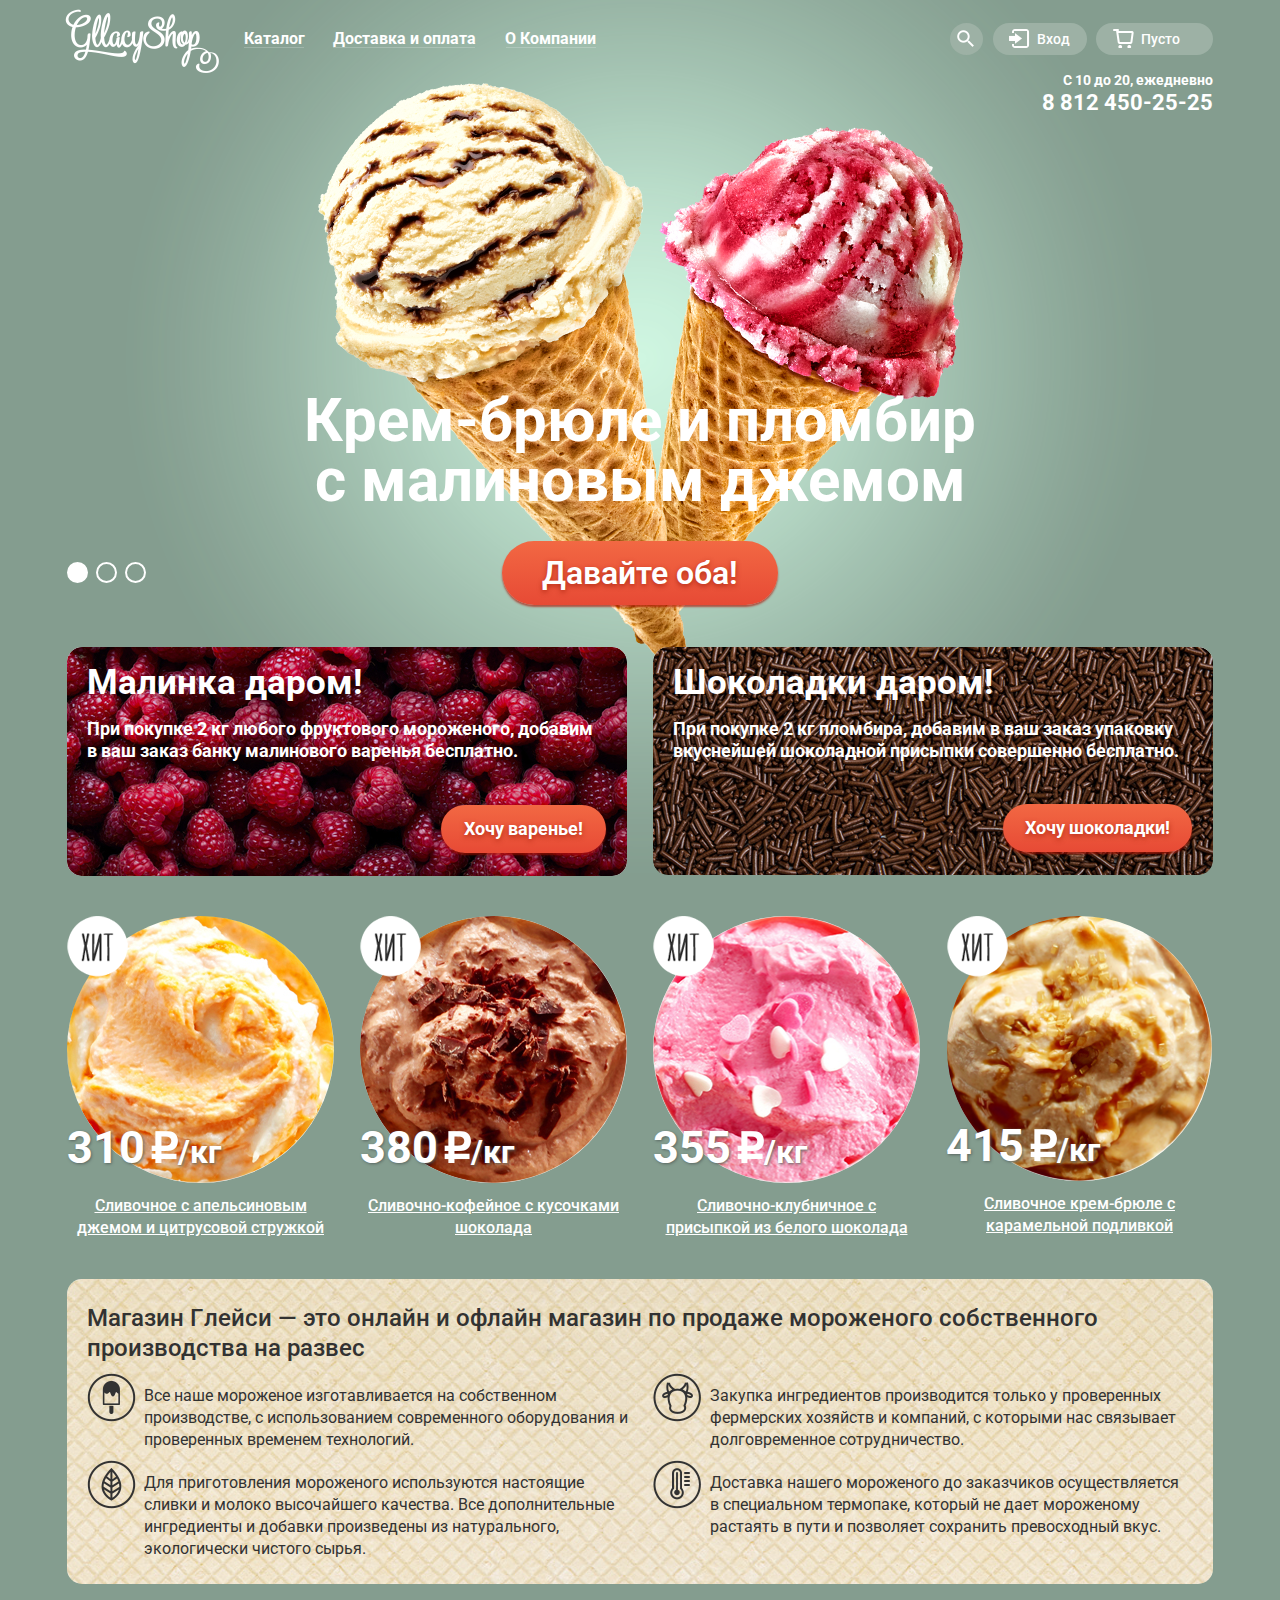
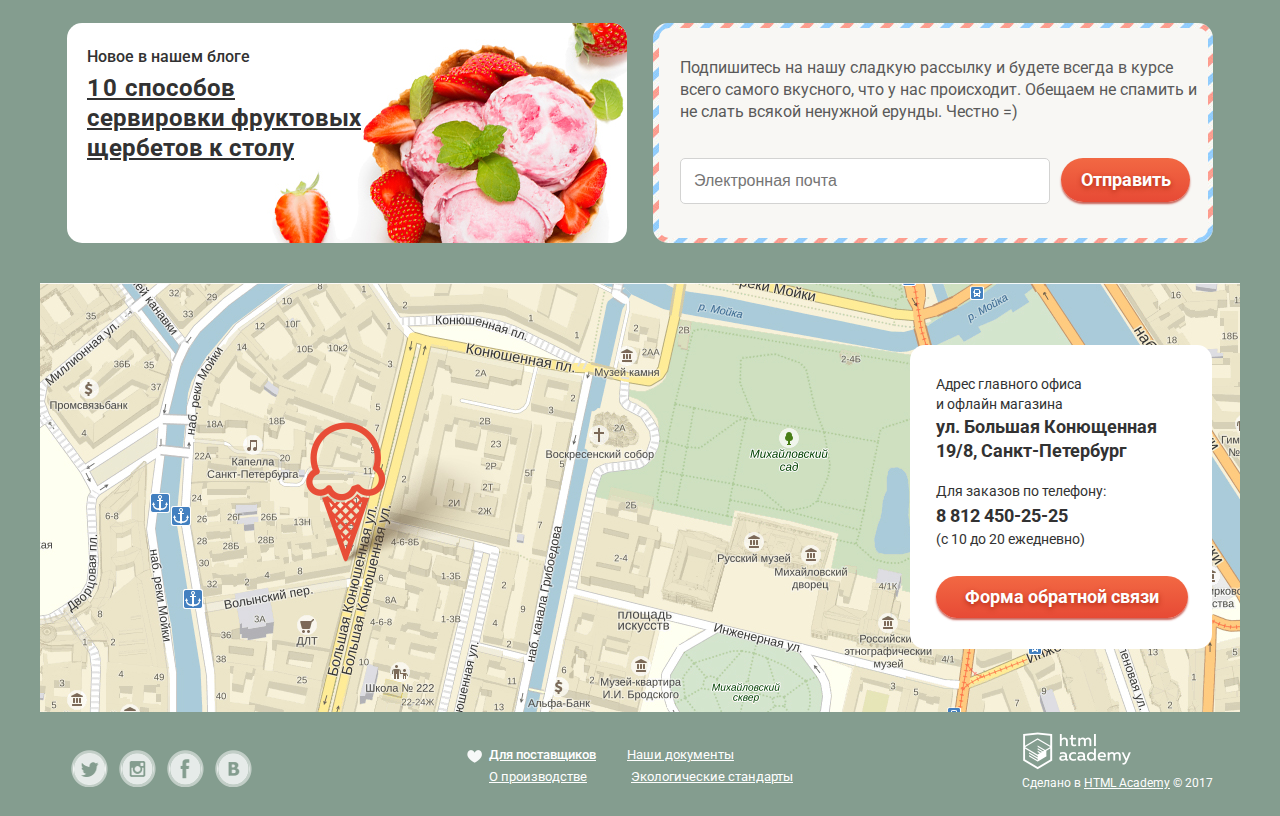
==== commit cb910364: "Подкорректировал в пикселе перфекте" ====
--- a/index.html
+++ b/index.html
@@ -111,8 +111,7 @@
 							<img src="img/hit.png" width="61" height="61" alt="Значек покупаемого мороженного">
 						</span>
 						<img src="img/ice_1.jpg" width="267" height="267" class="big-ice" alt="Сливочное с апельсиновым джемом и цитрусовой стружкой">
-						<span class="cost">
-							310<span class="weight"><img src="img/rur.png" width="27" height="32" alt="Символ рубля">/кг</span>
+						<span class="cost">310<span class="weight"><img src="img/rur.png" width="27" height="32" alt="Символ рубля">/кг</span>
 						</span>
 						<a class="specification" href="#">Сливочное с апельсиновым джемом и цитрусовой стружкой</a>
 					</div>	
@@ -126,8 +125,7 @@
 							<img src="img/hit.png" width="61" height="61" alt="Значек покупаемого мороженного">
 						</span> 
 						<img src="img/ice_2.jpg" width="267" height="267" class="big-ice" alt="Сливочно-кофейное с кусочками шоколада">
-						<span class="cost">
-							380<span class="weight"><img src="img/rur.png" width="27" height="32" alt="Символ рубля">/кг</span>
+						<span class="cost">380<span class="weight"><img src="img/rur.png" width="27" height="32" alt="Символ рубля">/кг</span>
 						</span>
 						<a class="specification" href="#">Сливочно-кофейное с кусочками шоколада</a>
 					</div>	
@@ -141,8 +139,7 @@
 							<img src="img/hit.png" width="61" height="61" alt="Значек покупаемого мороженного">
 						</span>
 						<img src="img/ice_3.jpg" width="267" height="267" class="big-ice" alt="Сливочно-клубничное с присыпкой из белого шоколада">
-						<span class="cost">
-							355<span class="weight"><img src="img/rur.png" width="27" height="32" alt="Символ рубля">/кг</span>
+						<span class="cost">355<span class="weight"><img src="img/rur.png" width="27" height="32" alt="Символ рубля">/кг</span>
 						</span>
 						<a class="specification" href="#">Сливочно-клубничное с присыпкой из белого шоколада</a>
 					</div>	
@@ -156,9 +153,7 @@
 							<img src="img/hit.png" width="61" height="61" alt="Значек покупаемого мороженного">
 						</span>
 						<img src="img/ice_4.jpg" width="265" height="265" class="big-ice" alt="Сливочное крем-брюле с карамельной подливкой">
-						<span class="cost">
-							415<span class="weight"><img src="img/rur.png" width="27" height="32" alt="Символ рубля">/кг</span>
-						</span>
+						<span class="cost">415<span class="weight"><img src="img/rur.png" width="27" height="32" alt="Символ рубля">/кг</span></span>
 						<a class="specification" href="#">Сливочное крем-брюле с карамельной подливкой</a>
 					</div>	
 					<div class="btn-hover-shadow">
--- a/css/style.css
+++ b/css/style.css
@@ -297,7 +297,7 @@
 	font-size: 14px;
 	line-height: 16px;
 	font-weight: 500;
-	color: #000000;
+	color: #323232;
 	font-family: "Roboto", "Tahoma", sans-serif;
 	vertical-align: top;	
 }
@@ -1150,13 +1150,7 @@
 	font-weight: 500;
 	font-family: "Roboto", "Tahoma", sans-serif;
 }
-.selection-ice .meaning {
-	font-size: 16px;
-	line-height: 18px;
-	color: #ffffff;
-	font-weight: 500;
-	font-family: "Roboto", "Tahoma", sans-serif;
-}
+
 	/*-- СОРТИРОВКА --*/
 .sorting {
 	float: left;
@@ -1211,6 +1205,7 @@
 	outline: none;
 	border: none;
 }/*-- /СОРТИРОВКА --*/
+	
 	/*-- ФИЛЬТРЫ --*/
 .price-ice {
 	float: left;
@@ -1285,6 +1280,13 @@
 	width: 415px;
 	height: 57px;
 }
+.radiobox .meaning {
+	font-size: 16px;
+	line-height: 18px;
+	color: #ffffff;
+	font-weight: 500;
+	font-family: "Roboto", "Tahoma", sans-serif;
+}
 .fatness span {
 	margin-left: 18px;
 	font-size: 14px;
@@ -1309,12 +1311,12 @@
 .radiobox input[type="radio"] + label {
 	position: relative;
 	padding-left: 31px;
-	line-height: 20px;
+	line-height: 18px;
 	font-size: 16px;
 	display: inline-block;
 	vertical-align: top;
 	cursor: pointer;
-	margin-top: 11px;
+	margin-top: 10px;
 	margin-right: 15px;
 }
 .radiobox input[type="radio"] + label:last-child {
@@ -1346,6 +1348,13 @@
 	margin-right: 14px;
 	margin-top: 17px;
 }
+.checkbox .meaning {
+	font-size: 16px;
+	line-height: 18px;
+	color: #ffffff;
+	font-weight: 500;
+	font-family: "Roboto", "Tahoma", sans-serif;
+}
 .fillers span {
 	margin-left: 16px;
 }
@@ -1400,14 +1409,14 @@
 	margin-top: 43px;
 	display: inline-block;
 	vertical-align: top;
-	padding: 8px 27px;
+	padding: 7px 27px;
 	text-decoration: none;
-	border: 2px solid #ffffff;
+	border: 2px solid #fcfcfc;
 	border-radius: 100px;
 	text-align: center;
 	font-size: 16px;
 	line-height: 18px;
-	color: #ffffff;
+	color: #fcfcfc;
 	font-weight: 500;
 	font-family: "Roboto", "Tahoma", sans-serif;
 	background: #9db1a5;
@@ -1460,6 +1469,9 @@
 	text-shadow: 1px 1px 3px #5a6762;
 	cursor: pointer;
 }
+.case-catalog:nth-child(12) .cost {
+	bottom: 44px;
+}
 .goods .weight {
 	font-size: 32px;
 	line-height: 45px;
@@ -1541,7 +1553,7 @@
 	/*-- ПЕРЕКЛЮЧАТЕЛЬ СТРАНИЦ --*/
 .goods .catalog-pages {
 	float: right;
-	margin-top: 52px;
+	margin-top: 71px;
 }
 .pages-ices {
 	margin: 0;
@@ -1572,7 +1584,7 @@
 	color: #000000;
 }
 .catalog-pages  .hover:hover {
-	color: #000000;
+	color: #ffffff;
 	background: #9db1a5;
 }
 .prev {
@@ -1592,6 +1604,7 @@
 	padding-top: 19px;
 	border-top: 1px solid #a9bbb1;
 }
+	
 	/*-- СОЦИАЛЬНЫЕ КНОПКИ --*/
 .footer-social {
 	float: left;
@@ -1673,10 +1686,13 @@
 	display: block;
 	padding-left: 22px;
 	font-size: 13px;
-	line-height: 18px;
-	color: #ffffff;
-	font-weight: 400;
-	font-family: "Roboto", "Tahoma", sans-serif;
+	line-height: 16px;
+	color: #ffffff;
+	font-weight: 400;
+	font-family: "Roboto", "Tahoma", sans-serif;
+}
+.footer-main li:first-child a {
+	font-weight: 500;
 }
 .footer-main li:nth-child(2)  a  {
 	padding-right: 0px;
@@ -1714,9 +1730,9 @@
 }
 .footer-copyright p {
 	margin-left: 30px;
-	margin-top: -4px;
+	margin-top: -2px;
 	font-size: 12px;
-	line-height: 18px;
+	line-height: 16px;
 	color: #fefefe;
 	font-weight: 400;
 	font-family: "Roboto", "Tahoma", sans-serif;
@@ -1724,7 +1740,7 @@
 }
 .footer-copyright a {
 	font-size: 12px;
-	line-height: 18px;
+	line-height: 16px;
 	color: #fefefe;
 	font-weight: 400;
 	font-family: "Roboto", "Tahoma", sans-serif;
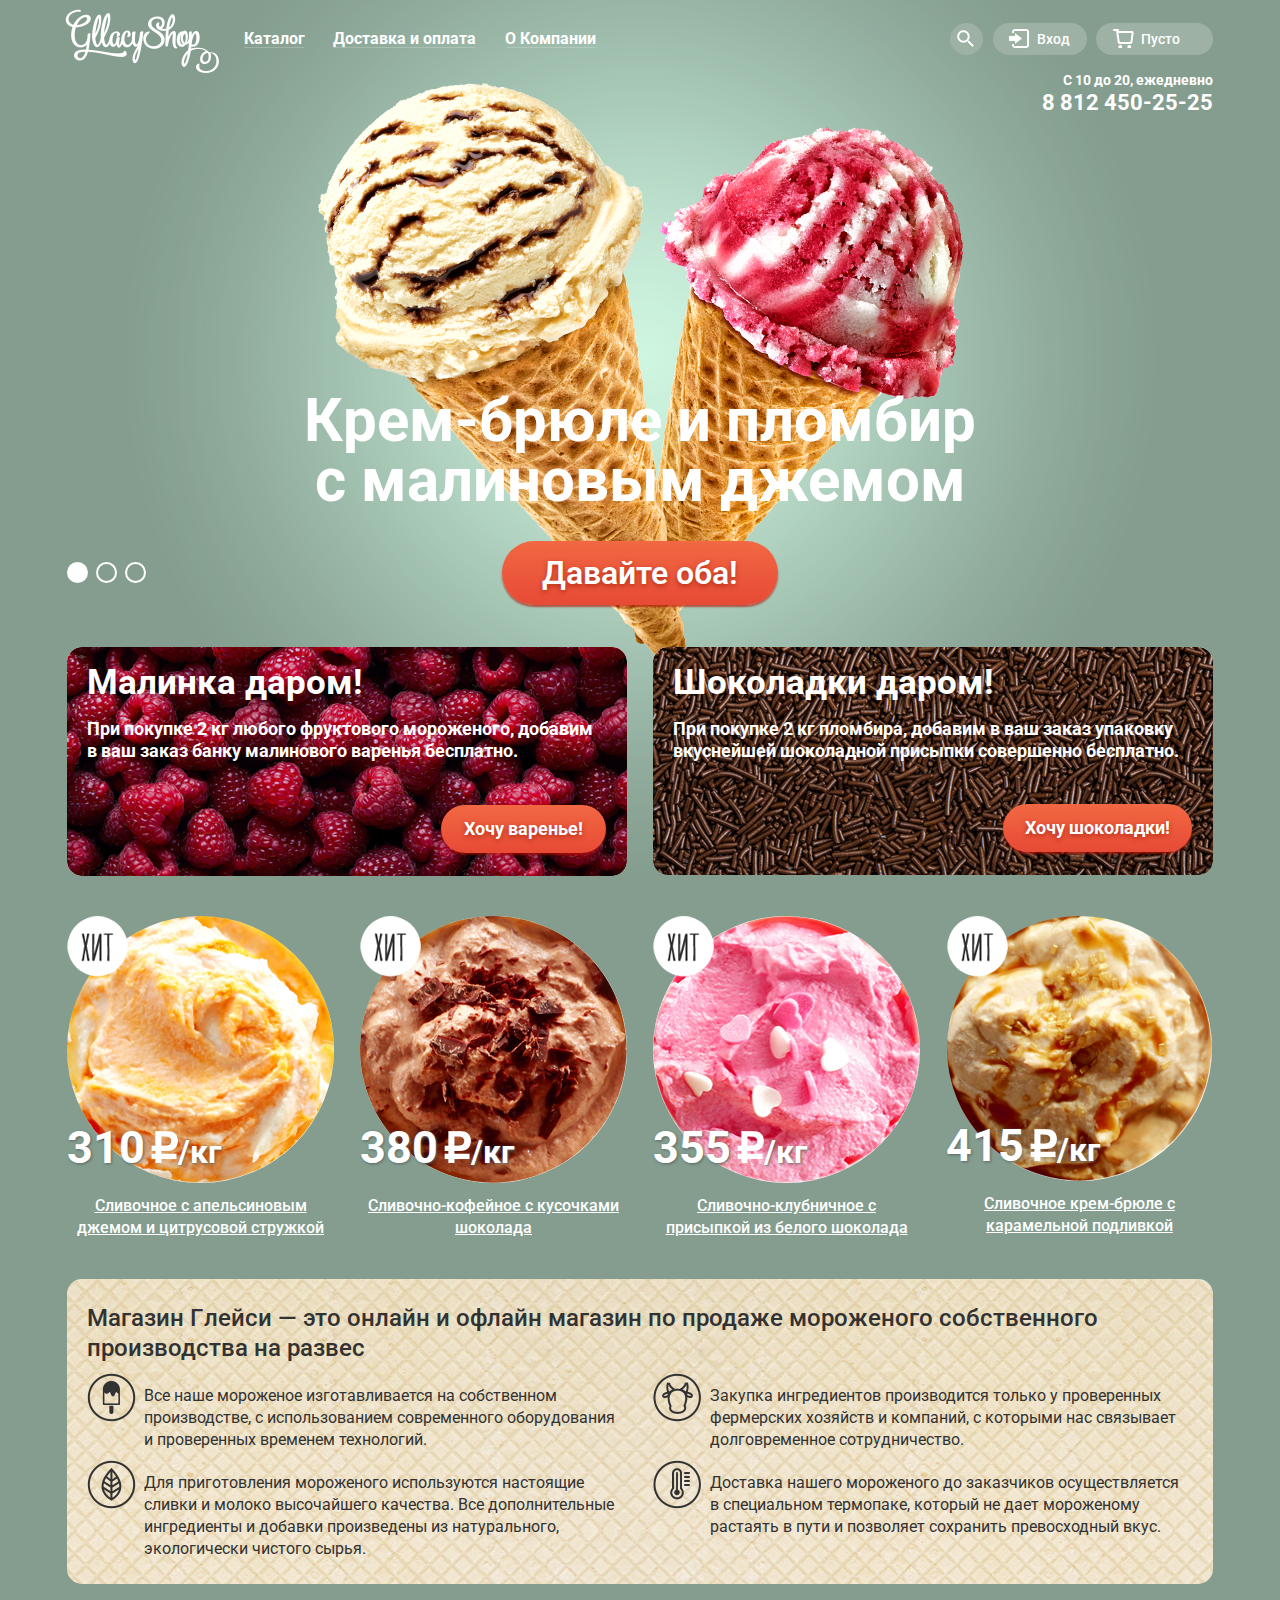
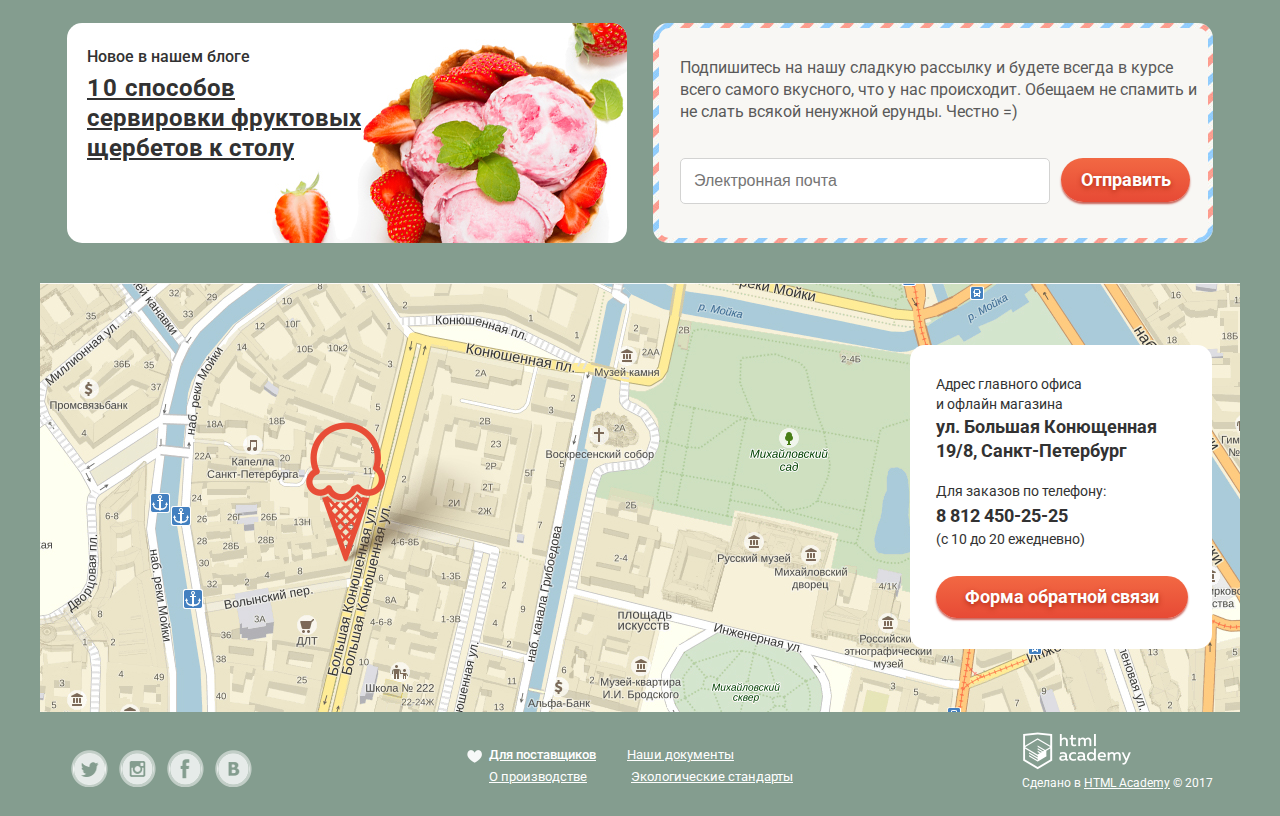
==== commit 7dac1784: "11 пул редактирования под сафари" ====
--- a/index.html
+++ b/index.html
@@ -1,5 +1,5 @@
 <!DOCTYPE html>
-<html lang="ru">
+<html lang="ru"><!--Пул реквест 11-->
   <head>
     <meta charset="utf-8">
     <title>Главная Gllacy</title>
--- a/css/style.css
+++ b/css/style.css
@@ -829,13 +829,13 @@
 .description .make {
 	float: left;
 	width: 545px;
-	height: 189px;
+	min-height: 189px;
 	margin-top: 22px;
 }
 .description .delivery {
 	float: left;
-	width: 545px;
-	height: 180px;
+	width: 520px;
+	min-height: 180px;
 	margin-top: 6px;
     margin-left: 21px;
 }
@@ -852,6 +852,7 @@
 .make p {
 	position: relative;
 	display: inline-block;
+	width: 477px;
 	padding-left: 57px;
 	margin-top: 0px;
 	margin-bottom: 0;
@@ -885,7 +886,7 @@
 .delivery p {
 	position: relative;
 	display: inline-block;
-	width: 480px;
+	width: 472px;
 	margin-left: 0px;
 	padding-left: 57px;
 	margin-bottom: 0;
@@ -2149,7 +2150,7 @@
 	display: block;
 	margin-top: 12px;
 	margin-bottom: 13px;
-	margin-left: 401px;
+	margin-left: 400px;
 	color: #323232;
 	font-size: 15px;
 	line-height: 18px;
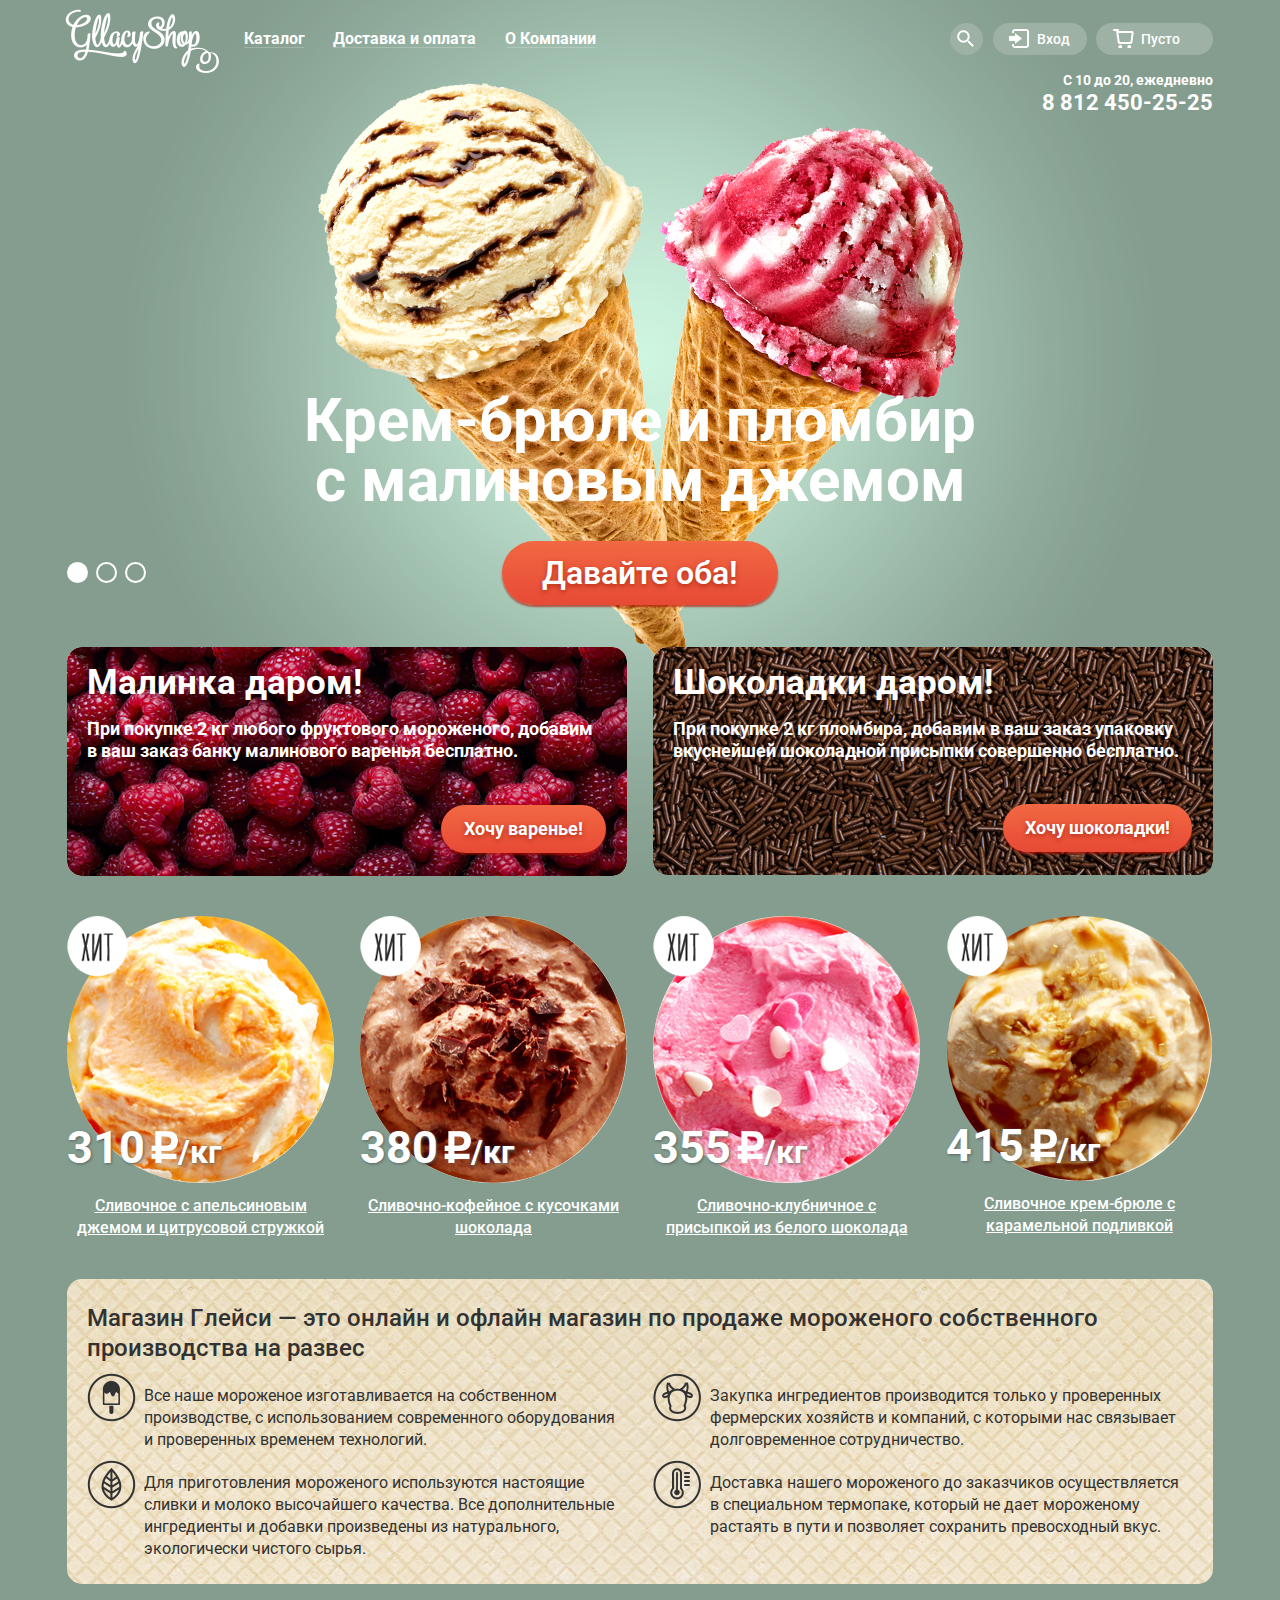
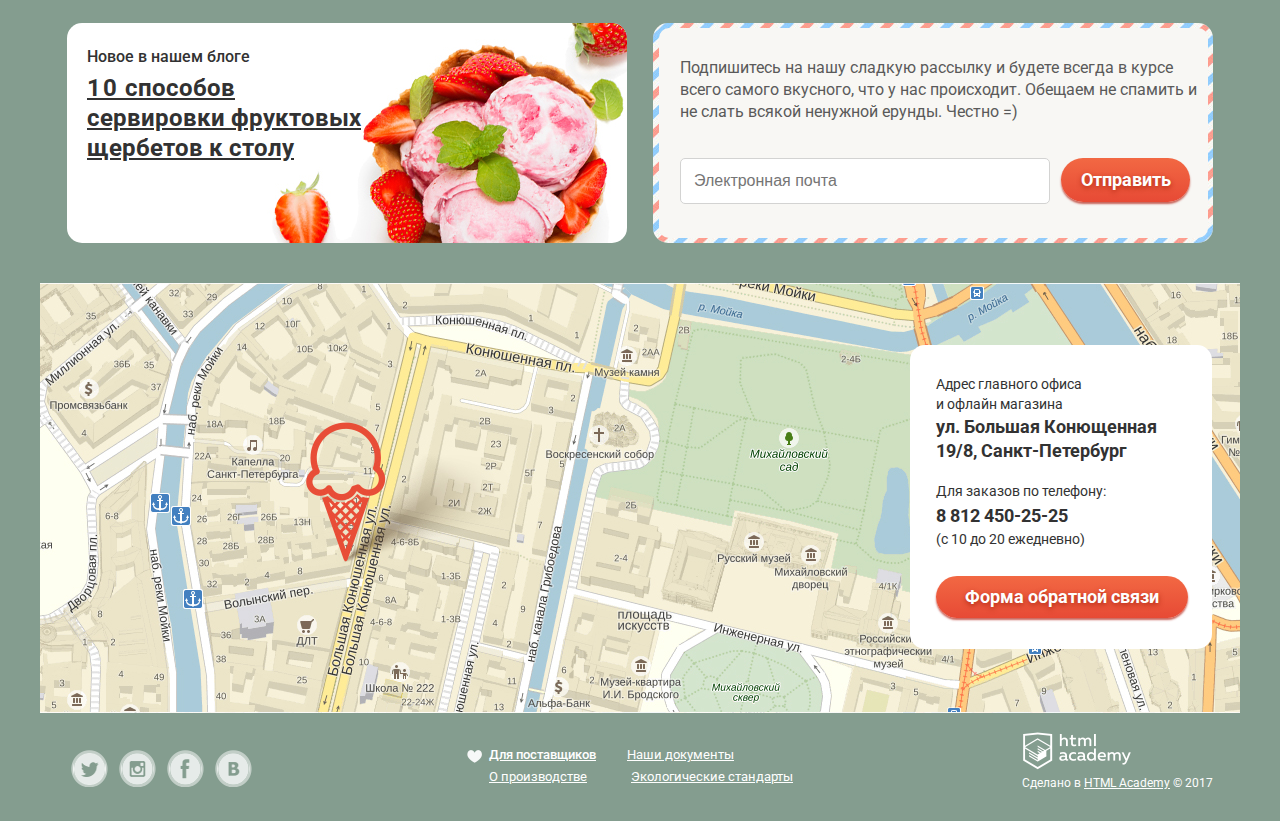
==== commit ee547142: "Исправлены Д25, 8, 10, 13, 15" ====
--- a/index.html
+++ b/index.html
@@ -1,17 +1,17 @@
 <!DOCTYPE html>
-<html lang="ru"><!--Пул реквест 11-->
+<html lang="ru"><!--Пул реквест 12-->
   <head>
     <meta charset="utf-8">
     <title>Главная Gllacy</title>
 	<link href="https://fonts.googleapis.com/css?family=Roboto:400,500,700&amp;subset=cyrillic" rel="stylesheet">
 	<link rel="stylesheet" href="css/normalize.css">
-	<link rel="stylesheet" type="text/css" href="css/style.css">
+	<link rel="stylesheet" type="text/css" href="css/style.min.css">
   </head>
   <body>
 <!--Кнопки для слайда скрытые-->
-	<input class="btn-radio btn-radio-one" type="radio" id="btn-one" name="toggle" checked>
-	<input class="btn-radio btn-radio-two" type="radio" id="btn-two" name="toggle">
-	<input class="btn-radio btn-radio-three" type="radio" id="btn-three" name="toggle"><!--/Кнопки для слайда скрытые-->
+	<input class="btn-radio btn-radio-one input-invisible" type="radio" id="btn-one" name="toggle" checked>
+	<input class="btn-radio btn-radio-two input-invisible" type="radio" id="btn-two" name="toggle">
+	<input class="btn-radio btn-radio-three input-invisible" type="radio" id="btn-three" name="toggle"><!--/Кнопки для слайда скрытые-->
 <!--Начало обертки для слайда-->	
 	<div class="site-wrapper">	
 <!--Блок шапки-->
@@ -193,7 +193,7 @@
 			</div><!--/Блок новостей и подписка на рассылку-->
 		</main>
 <!--Блок проезда-адреса-->
-		<div class="driving-address container-map js-map-open">
+		<div class="driving-address container-map" id="yandex-map">
 			<div class="driving">
 				<div class="top-lines">
 					<span class="line-1">Адрес главного офиса<br>
@@ -234,10 +234,10 @@
 		</footer><!--/Блок подвала-->
 	</div><!--/Начало обертки для слайда--><!--/site-wrapper-->
 <!--Модальные формы-->
-	<div class="modal-map"><!--Форма карты-->
-		<button class="modal-map-close" type="button" title="Закрыть">Закрыть</button>	
-		<!--<div id="yandex-map"></div>-->
-    </div><!--/Форма карты-->
+	<!--<div class="modal-map" id="yandex-map"><!--Форма карты
+		<script type="text/javascript" charset="utf-8" async src="https://api-maps.yandex.ru/services/constructor/1.0/js/?sid=jKBZb9okmzVAXrHbk9lkyd9Xrh8RszDT&amp;width=100%25&amp;height=430&amp;id=yandex-map;lang=ru_RU&amp;sourceType=constructor&amp;scroll=true"></script>
+	</div>-->
+	<!--/Форма карты-->
 	<!--<div class="map-overlay"></div>-->
 <!--Модальная Форма обратной связи оверлэй-->
 	<div class="feedback-overlay"></div>
@@ -252,6 +252,6 @@
 			<button class="btn-modal-feedback" type="submit" title="Отправить">Отправить</button>
 		</form>
 	</div><!--/Форма обратной связи-->
-	<script src="js/script.js"></script>
+	<script src="js/script.min.js"></script>
   </body>
 </html>--- a/css/style.min.css
+++ b/css/style.min.css
@@ -0,0 +1,2210 @@
+.main-nav>li a,body {
+    font-size: 16px;
+    color: #fff;
+    font-family: "Roboto","Tahoma",sans-serif
+}
+
+body {
+    min-width: 1200px;
+    background-color: #849d8f;
+    line-height: 22px;
+    font-weight: 400
+}
+
+.breadcrumbs a:active,.breadcrumbs a:hover,.catalog-ice-index a,.footer-contacts a:active,.footer-contacts a:hover,.footer-copyright a:hover,.footer-main a:active,.footer-main a:hover,.ice-cost-catalog a,.main a:active,.main a:hover {
+    color: #ffbc9e
+}
+
+.clearfix {
+    content: "";
+    display: table;
+    clear: both
+}
+
+.container {
+    position: relative;
+    width: 1146px;
+    margin: 0 auto;
+    padding: 0 27px
+}
+
+.container-map {
+    width: 1146px;
+    margin: 0 auto;
+    padding: 0
+}
+
+.main-header {
+    min-height: 79px
+}
+
+.header-logo {
+    float: left;
+    width: 153px;
+    min-height: 64px;
+    margin: 9px 12px 0 -2px
+}
+
+.main-navigation {
+    float: left;
+    width: 600px;
+    min-height: 64px;
+    margin-top: 9px;
+    margin-bottom: 6px
+}
+
+.main-nav {
+    list-style: none;
+    margin: 0;
+    padding: 0;
+    min-height: 64px;
+    font-size: 0
+}
+
+.main-nav>li {
+    display: inline-block;
+    position: relative;
+    vertical-align: top
+}
+
+.main-nav>li a {
+    display: block;
+    padding: 7px 14px;
+    margin-top: 14px;
+    line-height: 18px;
+    font-weight: 700;
+    text-decoration: none
+}
+
+.main-nav>li:last-child a {
+    padding-left: 15px
+}
+
+.main-nav .active {
+    background: #d07058;
+    border-radius: 16px;
+    border-bottom: none
+}
+
+.main-nav .border-li-one-page:hover {
+    color: #000;
+    background-color: #fff;
+    border-radius: 20px
+}
+
+.main-nav .border-li-one-page:active {
+    background: -webkit-linear-gradient(top,#ededed 0%,#ededed 100%);
+    background: -moz-linear-gradient(top,#ededed 0%,#ededed 100%);
+    background: linear-gradient(to bottom,#ededed 0%,#ededed 100%);
+    box-shadow: inset 0 2px 2px #696969
+}
+
+.main-navigation .border-li-one::after,.main-navigation .border-li-tree::after,.main-navigation .border-li-two::after {
+    content: "";
+    position: absolute;
+    top: 38px;
+    margin-left: 14px;
+    width: 60px;
+    height: 1px;
+    background-color: #fff;
+    opacity: .2
+}
+
+.main-navigation .border-li-tree::after,.main-navigation .border-li-two::after {
+    width: 142px
+}
+
+.main-navigation .border-li-tree::after {
+    margin-left: 16px;
+    width: 90px
+}
+
+.sub-menu-catalog {
+    position: absolute;
+    left: -7px;
+    top: 51px;
+    display: none;
+    margin: 0;
+    padding: 0;
+    width: 143px;
+    list-style: none;
+    color: #000;
+    background: #f8f7f4;
+    border-radius: 5px;
+    z-index: 12
+}
+
+.main-nav>li:hover .sub-menu-catalog,.user-block .link-modal-search:hover .modal-search,.user-block .search:hover .modal-search {
+    display: block
+}
+
+.main-nav .sub-menu-catalog {
+    width: 143px;
+    list-style: none;
+    margin: 0;
+    padding: 0;
+    font-size: 0;
+    box-shadow: 0 20px 20px 0 rgba(0,0,0,.4)
+}
+
+.main-nav .sub-menu-catalog a {
+    display: block;
+    margin: 0;
+    padding: 9px 0 9px 14px;
+    font-size: 14px;
+    line-height: 16px;
+    font-weight: 400;
+    color: #000;
+    font-family: "Roboto","Tahoma",sans-serif;
+    text-decoration: none
+}
+
+.main-nav .sub-menu-catalog li:first-child a {
+    font-size: 16px;
+    line-height: 18px;
+    font-weight: 700;
+    color: #000;
+    font-family: "Roboto","Tahoma",sans-serif;
+    text-decoration: none;
+    border-bottom: 1px solid #d1d0ce
+}
+
+.main-nav .sub-menu-catalog li:first-child {
+    border: none;
+    padding: 0 7px
+}
+
+.main-nav .sub-menu-catalog li {
+    padding: 0 7px
+}
+
+.main-nav>.sub-menu-catalog a:active {
+    background-color: none;
+    border-radius: none
+}
+
+.active-page-index,.main-nav .sub-menu-catalog li:hover,.main-nav .sub-menu-catalog li:hover a {
+    background-color: #fbded7
+}
+
+.main-nav .sub-menu-catalog li:active a {
+    border: none;
+    box-shadow: none;
+    border-radius: none;
+    z-index: 12;
+    background-color: #f6b5a5
+}
+
+.main-nav .sub-menu-catalog li:active {
+    background-color: #f6b5a5
+}
+
+.sub-menu-catalog .active-page {
+    background-color: #d07058
+}
+
+.sub-menu-catalog .active-page a {
+    color: #fff
+}
+
+.user-block {
+    float: right;
+    max-width: 428px;
+    margin-top: 23px
+}
+
+.user-block .basket,.user-block .login {
+    position: relative;
+    display: inline-block;
+    padding: 8px 0;
+    vertical-align: top
+}
+
+.user-block .login {
+    text-decoration: none;
+    font-size: 14px;
+    line-height: 16px;
+    font-weight: 500;
+    color: #fff;
+    font-family: "Roboto","Tahoma",sans-serif
+}
+
+.user-block .basket {
+    margin: 0
+}
+
+.link-modal-basket,.link-modal-in,.link-modal-search,.user-block .basket {
+    text-decoration: none;
+    font-size: 14px;
+    line-height: 16px;
+    font-weight: 500;
+    color: #fff;
+    font-family: "Roboto","Tahoma",sans-serif
+}
+
+.link-modal-basket,.link-modal-in,.link-modal-search,.user-block .search {
+    position: relative;
+    display: inline-block;
+    vertical-align: top;
+    padding: 0;
+    margin: 0
+}
+
+.user-block .search {
+    padding: 8px 20px 8px 13px;
+    line-height: 16px;
+    font-weight: 500;
+    color: #fff;
+    font-family: "Roboto","Tahoma",sans-serif;
+    margin: 0 3px 0 0;
+    background: #9db1a5;
+    border-radius: 100%
+}
+
+.user-block .login {
+    padding-left: 44px;
+    padding-right: 17px;
+    background: #9db1a5;
+    border-radius: 18px;
+    margin: 0 5px 0 3px
+}
+
+.user-block .basket {
+    padding-left: 45px;
+    padding-right: 33px;
+    background: #9db1a5;
+    border-radius: 100px
+}
+
+.user-block .basket-bye-ice {
+    position: relative;
+    display: inline-block;
+    margin: 0;
+    padding: 8px 17px 8px 43px;
+    background: #fff;
+    border-radius: 100px;
+    text-decoration: none;
+    font-size: 14px;
+    line-height: 16px;
+    font-weight: 500;
+    color: #323232;
+    font-family: "Roboto","Tahoma",sans-serif;
+    vertical-align: top
+}
+
+.user-block .search {
+    font-size: 0;
+    height: 16px
+}
+
+.user-block .search::after {
+    content: "";
+    position: absolute;
+    top: -1px;
+    left: -1px;
+    width: 33px;
+    height: 33px;
+    background: url(../img/loupe.png) no-repeat;
+    background-position: center;
+    border-radius: 100%
+}
+
+.user-block .search:hover::after {
+    background: url(../img/search_black.png) no-repeat;
+    background-position: center
+}
+
+.user-block .login:hover,.user-block .search:hover {
+    background-color: #fff;
+    color: #000
+}
+
+.user-block .basket::after,.user-block .login::after {
+    content: "";
+    position: absolute;
+    top: 6px;
+    width: 21px;
+    height: 19px
+}
+
+.user-block .login::after {
+    background: url(../img/to_in.png) no-repeat;
+    left: 16px
+}
+
+.user-block .login:hover::after {
+    background: url(../img/to_in_black.png) no-repeat
+}
+
+.link-modal-in:hover .modal-in {
+    display: block
+}
+
+.user-block .basket::after {
+    left: 17px;
+    background: url(../img/basket_empty.png) no-repeat
+}
+
+.user-block .basket-bye-ice::after,.user-block .basket:hover::after {
+    background: url(../img/basket_full.png) no-repeat
+}
+
+.user-block .basket:hover {
+    background-color: #fff;
+    border-radius: 16px;
+    color: #000
+}
+
+.user-block .basket-bye-ice::after {
+    content: "";
+    position: absolute;
+    top: 6px;
+    left: 17px;
+    width: 21px;
+    height: 19px
+}
+
+.link-modal-basket:hover .order-in-basket {
+    display: block
+}
+
+.timework-tel {
+    position: absolute;
+    right: 27px;
+    top: 78px;
+    margin-top: -9px;
+    width: 175px;
+    text-align: right
+}
+
+.timework-tel .timework {
+    font-size: 14px;
+    line-height: 16px;
+    font-weight: 700;
+    color: #fff;
+    padding-left: 10px;
+    font-family: "Roboto","Tahoma",sans-serif
+}
+
+.bread-main-nav li,.bread-main-nav li a,.timework-tel .tel {
+    font-size: 22px;
+    line-height: 24px;
+    font-weight: 700;
+    color: #fff;
+    font-family: "Roboto","Tahoma",sans-serif
+}
+
+.breadcrumbs {
+    width: 300px
+}
+
+.bread-main-nav {
+    list-style: none;
+    padding: 0;
+    margin: 19px 0 0
+}
+
+.bread-main-nav li,.bread-main-nav li a {
+    font-size: 14px;
+    line-height: 16px;
+    font-weight: 400
+}
+
+.bread-main-nav li {
+    vertical-align: top;
+    display: inline-block
+}
+
+.bread-main-nav li a {
+    position: relative;
+    display: block;
+    padding-right: 16px
+}
+
+.bread-main-nav li:last-child a {
+    text-decoration: none
+}
+
+.bread-main-nav a::after {
+    content: "";
+    position: absolute;
+    top: 4px;
+    right: 0;
+    width: 9px;
+    height: 9px;
+    background: url(../img/arrow_s_right.png) no-repeat
+}
+
+.bread-main-nav li:last-child a::after {
+    content: none
+}
+
+.choice-ice h2 {
+    font-size: 60px;
+    line-height: 60px;
+    color: #fff;
+    font-weight: 700;
+    font-family: "Roboto","Tahoma",sans-serif;
+    background-color: #849d8f
+}
+
+body .input-invisible {
+    display: none
+}
+
+.site-wrapper::after,.site-wrapper::before {
+    content: "";
+    visibility: hidden
+}
+
+.site-wrapper::before {
+    background-image: url(../img/advertising_2.png)
+}
+
+.site-wrapper::after {
+    background-image: url(../img/advertising_3.png)
+}
+
+.site-wrapper {
+    min-width: 1146px;
+    min-height: 2416px;
+    background-repeat: no-repeat;
+    background-position: top center;
+    transition: background-image .5s ease,background-color .5s ease
+}
+
+.slider {
+    position: relative;
+    padding-top: 312px;
+    text-align: center;
+    color: #fff
+}
+
+.slide {
+    display: none
+}
+
+.slide-btn,.slide-title {
+    font-family: "Roboto","Tahoma",sans-serif
+}
+
+.slide-title {
+    width: 700px;
+    margin: 0 auto 30px;
+    font-weight: 700;
+    font-size: 60px;
+    line-height: 60px
+}
+
+.slide-btn {
+    display: inline-block;
+    padding: 10px 40px;
+    margin-bottom: 42px;
+    font-weight: 600;
+    font-size: 32px;
+    line-height: 44px;
+    vertical-align: top;
+    color: #fff;
+    text-decoration: none;
+    text-shadow: 0 2px 5px rgba(160,32,11,.76);
+    background: #f26843;
+    background: -webkit-linear-gradient(top,#f26843 0%,#e74a35 100%);
+    background: -moz-linear-gradient(top,#f26843 0%,#e74a35 100%);
+    background: linear-gradient(to bottom,#f26843 0%,#e74a35 100%);
+    border-radius: 100px;
+    box-shadow: 0 2px 2px rgba(172,16,0,.64)
+}
+
+.slide-btn:hover {
+    background: -webkit-linear-gradient(top,#f58669 0%,#ec6f5e 100%);
+    background: -moz-linear-gradient(top,#f58669 0%,#ec6f5e 100%);
+    background: linear-gradient(to bottom,#f58669 0%,#ec6f5e 100%);
+    box-shadow: 0 2px 2px #ac1000
+}
+
+.slide-btn:active {
+    background: -webkit-linear-gradient(top,#d84732 0%,#e1613e 100%);
+    background: -moz-linear-gradient(top,#d84732 0%,#e1613e 100%);
+    background: linear-gradient(to bottom,#d84732 0%,#e1613e 100%);
+    box-shadow: inset 0 2px 2px #ac1000
+}
+
+.slider-controls {
+    position: absolute;
+    bottom: 63px;
+    left: 0;
+    z-index: 20;
+    font-size: 0
+}
+
+.slider-controls label {
+    display: inline-block;
+    width: 17px;
+    height: 17px;
+    margin-right: 8px;
+    vertical-align: top;
+    background-color: transparent;
+    border: 2px solid #fff;
+    border-radius: 50%;
+    cursor: pointer
+}
+
+.slider-controls label:hover {
+    background-color: #b2c1b7
+}
+
+.slider-controls label:active {
+    background-color: #fff
+}
+
+.btn-radio-one:checked~.site-wrapper .slide-one,.btn-radio-three:checked~.site-wrapper .slide-three,.btn-radio-two:checked~.site-wrapper .slide-two {
+    display: block
+}
+
+.btn-radio-one:checked~.site-wrapper {
+    background-color: #849d8f;
+    background-image: url(../img/advertising_1.png)
+}
+
+.btn-radio-two:checked~.site-wrapper {
+    background-color: #8996a6;
+    background-image: url(../img/advertising_2.png)
+}
+
+.btn-radio-three:checked~.site-wrapper {
+    background-color: #9d8b84;
+    background-image: url(../img/advertising_3.png)
+}
+
+.btn-radio-one:checked~.site-wrapper label[for=btn-one],.btn-radio-three:checked~.site-wrapper label[for=btn-three],.btn-radio-two:checked~.site-wrapper label[for=btn-two] {
+    background-color: #fff
+}
+
+.promo-action {
+    float: left;
+    width: 519px;
+    margin-right: 26px;
+    border-radius: 15px;
+    padding: 15px 21px 23px 20px
+}
+
+.checkbox input[type=checkbox]+label:last-child,.promo-action:last-child,.radiobox input[type=radio]+label:last-child {
+    margin-right: 0
+}
+
+.promo .promo-action:first-child {
+    background: #631424 url(../img/promo_raspberries.jpg) no-repeat
+}
+
+.promo .promo-action:last-child {
+    background: #3d2419 url(../img/promo_choko.jpg) no-repeat
+}
+
+.promo-action span {
+    display: block;
+    margin: 0;
+    padding: 0;
+    font-size: 35px;
+    line-height: 41px;
+    color: #fff;
+    font-weight: 700;
+    font-family: "Roboto","Tahoma",sans-serif
+}
+
+.promo-action .btn-want-choco,.promo-action .btn-want-jam,.promo-action p {
+    font-size: 18px;
+    color: #fff;
+    font-weight: 700;
+    font-family: "Roboto","Tahoma",sans-serif
+}
+
+.promo-action p {
+    margin: 15px 0 0;
+    display: block;
+    padding: 0;
+    line-height: 22px
+}
+
+.promo-action .btn-want-choco,.promo-action .btn-want-jam {
+    display: inline-block;
+    float: right;
+    width: 165px;
+    margin-top: 43px;
+    padding: 12px 0;
+    text-align: center;
+    line-height: 24px;
+    vertical-align: top;
+    text-decoration: none;
+    text-shadow: 0 2px 5px rgba(160,32,11,.76);
+    background: #f26843;
+    background: -webkit-linear-gradient(top,#f26843 0%,#e74a35 100%);
+    background: -moz-linear-gradient(top,#f26843 0%,#e74a35 100%);
+    background: linear-gradient(to bottom,#f26843 0%,#e74a35 100%);
+    border-radius: 100px;
+    box-shadow: 0 2px 2px rgba(172,16,0,.64)
+}
+
+.promo-action .btn-want-jam:hover {
+    background: -webkit-linear-gradient(top,#f58669 0%,#ec6f5e 100%);
+    background: -moz-linear-gradient(top,#f58669 0%,#ec6f5e 100%);
+    background: linear-gradient(to bottom,#f58669 0%,#ec6f5e 100%);
+    box-shadow: 0 2px 2px #ac1000
+}
+
+.promo-action .btn-want-jam:active {
+    background: -webkit-linear-gradient(top,#d84732 0%,#e1613e 100%);
+    background: -moz-linear-gradient(top,#d84732 0%,#e1613e 100%);
+    background: linear-gradient(to bottom,#d84732 0%,#e1613e 100%);
+    box-shadow: inset 0 2px 2px #ac1000
+}
+
+.promo-action .btn-want-choco {
+    width: 189px;
+    margin-top: 42px
+}
+
+.promo-action .btn-want-choco:hover {
+    background: -webkit-linear-gradient(top,#f58669 0%,#ec6f5e 100%);
+    background: -moz-linear-gradient(top,#f58669 0%,#ec6f5e 100%);
+    background: linear-gradient(to bottom,#f58669 0%,#ec6f5e 100%);
+    box-shadow: 0 2px 2px #ac1000
+}
+
+.promo-action .btn-want-choco:active {
+    background: -webkit-linear-gradient(top,#d84732 0%,#e1613e 100%);
+    background: -moz-linear-gradient(top,#d84732 0%,#e1613e 100%);
+    background: linear-gradient(to bottom,#d84732 0%,#e1613e 100%);
+    box-shadow: inset 0 2px 2px #ac1000
+}
+
+.catalog {
+    margin-top: 34px
+}
+
+.catalog-ice-index {
+    position: relative
+}
+
+.catalog .catalog-ice {
+    float: left;
+    width: 293px;
+    margin-right: 13px;
+    margin-left: -13px;
+    margin-bottom: 40px;
+    padding-top: 6px;
+    border-top-right-radius: 7px;
+    border-top-left-radius: 7px;
+    text-align: center
+}
+
+.catalog-ice .tag {
+    position: absolute
+}
+
+.catalog .catalog-ice:nth-child(4n) {
+    margin-right: -13px
+}
+
+.catalog-ice .big-ice {
+    border-radius: 50%
+}
+
+.catalog-ice .cost {
+    position: absolute;
+    bottom: 64px;
+    left: 13px;
+    text-align: left;
+    font-size: 45px;
+    line-height: 45px;
+    font-weight: 700;
+    text-shadow: 0 1px 3px rgba(49,50,53,.5);
+    text-shadow: 1px 1px 3px #5a6762;
+    cursor: pointer
+}
+
+.catalog-ice .cost,.catalog-ice .specification,.catalog-ice .weight {
+    color: #fff;
+    font-family: "Roboto","Tahoma",sans-serif
+}
+
+.catalog-ice .weight {
+    text-shadow: 1px 1px 3px #5a6762;
+    margin-left: 6px;
+    cursor: pointer;
+    font-size: 32px;
+    line-height: 45px;
+    font-weight: 700
+}
+
+.catalog-ice .specification {
+    display: block;
+    padding-left: 18px;
+    padding-right: 18px;
+    margin-top: 6px;
+    text-align: center;
+    font-size: 16px;
+    line-height: 22px;
+    font-weight: 500;
+    text-decoration: underline
+}
+
+.catalog-ice .btn-hover-shadow {
+    position: absolute;
+    width: 293px;
+    height: 57px;
+    padding-top: 20px;
+    background-color: rgba(167,184,173,.3);
+    border-bottom-right-radius: 7px;
+    border-bottom-left-radius: 7px;
+    display: none;
+    z-index: 12
+}
+
+.catalog-ice .btn-show-catalog {
+    width: 168px;
+    padding: 10px 16px;
+    text-align: center;
+    font-size: 18px;
+    line-height: 24px;
+    color: #fff;
+    font-weight: 700;
+    font-family: "Roboto","Tahoma",sans-serif;
+    text-decoration: none;
+    text-shadow: 0 2px 5px rgba(160,32,11,.76);
+    background: #f26843;
+    background: -webkit-linear-gradient(top,#f26843 0%,#e74a35 100%);
+    background: -moz-linear-gradient(top,#f26843 0%,#e74a35 100%);
+    background: linear-gradient(to bottom,#f26843 0%,#e74a35 100%);
+    border-radius: 100px;
+    box-shadow: 0 2px 2px rgba(172,16,0,.64)
+}
+
+.catalog .catalog-ice:hover,.catalog-ice:hover .btn-hover-shadow {
+    background-color: rgba(167,184,173,.3)
+}
+
+.catalog-ice:hover .btn-hover-shadow {
+    display: block
+}
+
+.catalog .btn-show-catalog:hover {
+    background: -webkit-linear-gradient(top,#f58669 0%,#ec6f5e 100%);
+    background: -moz-linear-gradient(top,#f58669 0%,#ec6f5e 100%);
+    background: linear-gradient(to bottom,#f58669 0%,#ec6f5e 100%);
+    box-shadow: 0 2px 2px #ac1000
+}
+
+.catalog .btn-show-catalog:active {
+    background: -webkit-linear-gradient(top,#d84732 0%,#e1613e 100%);
+    background: -moz-linear-gradient(top,#d84732 0%,#e1613e 100%);
+    background: linear-gradient(to bottom,#d84732 0%,#e1613e 100%);
+    box-shadow: inset 0 2px 2px #ac1000
+}
+
+.description {
+    width: 1116px;
+    background: #eadcc0 url(../img/wafer.jpg) no-repeat;
+    padding: 24px 10px 10px 20px;
+    border-radius: 15px
+}
+
+.description .about {
+    width: 1050px;
+    margin: 0
+}
+
+.description .make {
+    float: left;
+    width: 545px;
+    min-height: 189px;
+    margin-top: 22px
+}
+
+.description .delivery {
+    float: left;
+    width: 520px;
+    min-height: 180px;
+    margin-top: 6px;
+    margin-left: 21px
+}
+
+.description .about span,.make p {
+    font-size: 24px;
+    line-height: 30px;
+    color: #323232;
+    font-weight: 500;
+    font-family: "Roboto","Tahoma",sans-serif
+}
+
+.description .letter-spacing {
+    letter-spacing: 1px
+}
+
+.make p {
+    position: relative;
+    display: inline-block;
+    width: 477px;
+    padding-left: 57px;
+    margin-top: 0;
+    margin-bottom: 0;
+    font-size: 16px;
+    line-height: 22px;
+    font-weight: 400
+}
+
+.make p:first-child {
+    margin-bottom: 21px
+}
+
+.make p:first-child::after {
+    content: "";
+    position: absolute;
+    top: -12px;
+    left: 0;
+    width: 49px;
+    height: 49px;
+    background: url(../img/ice.png) no-repeat
+}
+
+.description .make p:nth-child(2)::after {
+    content: "";
+    position: absolute;
+    top: -12px;
+    left: 0;
+    width: 49px;
+    height: 49px;
+    background: url(../img/leaf.png) no-repeat
+}
+
+.delivery p {
+    position: relative;
+    display: inline-block;
+    width: 472px;
+    margin-left: 0;
+    padding-left: 57px;
+    margin-bottom: 0;
+    font-size: 16px;
+    line-height: 22px;
+    color: #323232;
+    font-weight: 400;
+    font-family: "Roboto","Tahoma",sans-serif
+}
+
+.description .delivery p:first-child {
+    margin-bottom: 5px
+}
+
+.description .delivery p:first-child::after {
+    content: "";
+    position: absolute;
+    top: -12px;
+    left: 0;
+    width: 49px;
+    height: 49px;
+    background: url(../img/cow.png) no-repeat
+}
+
+.description .delivery p:nth-child(2)::after {
+    content: "";
+    position: absolute;
+    top: -12px;
+    left: 0;
+    width: 49px;
+    height: 49px;
+    background: url(../img/thermometer.png) no-repeat
+}
+
+.news-sub {
+    width: 1146px;
+    margin-top: 39px;
+    margin-bottom: 40px
+}
+
+.news-sub .news {
+    float: left;
+    width: 520px;
+    padding: 23px 20px 80px;
+    border-radius: 15px;
+    background: #fbefed url(../img/news.jpg) no-repeat;
+    z-index: 1
+}
+
+.news-sub .news a,.news-sub .news p {
+    color: #323232;
+    font-family: "Roboto","Tahoma",sans-serif
+}
+
+.news-sub .news p {
+    margin: 0 0 5px;
+    font-size: 16px;
+    line-height: 22px;
+    font-weight: 500
+}
+
+.news-sub .news a {
+    display: inline-block;
+    width: 286px;
+    font-size: 24px;
+    line-height: 30px;
+    font-weight: 700
+}
+
+.news .letter-spacing {
+    letter-spacing: 2px
+}
+
+.news-sub .sub {
+    float: right;
+    width: 548px;
+    padding: 5px 6px;
+    background: #f8f7f4 url(../img/sub.jpg);
+    border-radius: 15px
+}
+
+.sub .white-layer {
+    float: left;
+    width: 518px;
+    height: 181px;
+    padding-top: 29px;
+    padding-left: 21px;
+    padding-right: 10px;
+    border-radius: 10px;
+    background: #f8f7f4;
+    z-index: 2
+}
+
+.news-sub .sub p,.sub .btn-send {
+    font-family: "Roboto","Tahoma",sans-serif
+}
+
+.news-sub .sub p {
+    margin: 0 0 35px;
+    font-size: 16px;
+    line-height: 22px;
+    color: #5a5a5a;
+    font-weight: 400
+}
+
+.news-sub .sub form {
+    margin-right: 0
+}
+
+.sub input {
+    width: 353px;
+    margin-right: 7px;
+    padding-left: 13px;
+    height: 42px;
+    border-radius: 5px;
+    border: 1px solid #d3d3d2
+}
+
+.sub .btn-send {
+    display: inline-block;
+    width: 129px;
+    padding: 10px 19px;
+    text-align: center;
+    font-size: 18px;
+    line-height: 24px;
+    color: #fefefe;
+    font-weight: 700;
+    vertical-align: top;
+    text-shadow: 0 2px 5px rgba(160,32,11,.76);
+    background: #f26843;
+    background: -webkit-linear-gradient(top,#f26843 0%,#e74a35 100%);
+    background: -moz-linear-gradient(top,#f26843 0%,#e74a35 100%);
+    background: linear-gradient(to bottom,#f26843 0%,#e74a35 100%);
+    border-radius: 100px;
+    box-shadow: 0 2px 2px rgba(172,16,0,.64);
+    border: none;
+    cursor: pointer;
+    outline: none
+}
+
+.sub .btn-send:hover {
+    background: -webkit-linear-gradient(top,#f58669 0%,#ec6f5e 100%);
+    background: -moz-linear-gradient(top,#f58669 0%,#ec6f5e 100%);
+    background: linear-gradient(to bottom,#f58669 0%,#ec6f5e 100%);
+    box-shadow: 0 2px 2px #ac1000
+}
+
+.sub .btn-send:active {
+    background: -webkit-linear-gradient(top,#d84732 0%,#e1613e 100%);
+    background: -moz-linear-gradient(top,#d84732 0%,#e1613e 100%);
+    background: linear-gradient(to bottom,#d84732 0%,#e1613e 100%);
+    box-shadow: inset 0 2px 2px #ac1000
+}
+
+.driving-address {
+    min-width: 1200px;
+    min-height: 430px;
+    margin-bottom: 19px;
+    background: #849d8f url(../img/map.jpg)
+}
+
+.driving-address .driving {
+    display: inline-block;
+    width: 250px;
+    padding: 0 26px;
+    background-color: #fff;
+    border-radius: 15px;
+    position: relative;
+    left: 870px;
+    bottom: -62px;
+    vertical-align: top;
+    z-index: 15
+}
+
+.driving .line-1,.driving .line-2 {
+    display: inline-block;
+    font-size: 14px;
+    line-height: 20px;
+    color: #323232;
+    font-weight: 400;
+    font-family: "Roboto","Tahoma",sans-serif
+}
+
+.driving .line-2 {
+    font-size: 18px;
+    line-height: 24px;
+    font-weight: 700
+}
+
+.top-lines .line-1:first-child {
+    margin-top: 29px;
+    margin-bottom: 1px
+}
+
+.bottom-lines .line-1 {
+    margin-top: 18px;
+    margin-bottom: 4px;
+    font-size: 14px;
+    line-height: 20px;
+    color: #323232;
+    font-weight: 400;
+    font-family: "Roboto","Tahoma",sans-serif
+}
+
+.bottom-lines .line-2,.driving .line-3 {
+    font-size: 18px;
+    line-height: 22px;
+    color: #323232;
+    font-weight: 700;
+    font-family: "Roboto","Tahoma",sans-serif
+}
+
+.driving .line-3 {
+    font-size: 14px;
+    font-weight: 400
+}
+
+.driving .btn-feedback,.selection-ice h2 {
+    font-weight: 700;
+    font-family: "Roboto","Tahoma",sans-serif
+}
+
+.driving .btn-feedback {
+    display: inline-block;
+    width: 252px;
+    margin-right: 0;
+    padding: 9px 0;
+    text-align: center;
+    vertical-align: top;
+    text-decoration: none;
+    text-shadow: 0 2px 5px rgba(160,32,11,.76);
+    background: #f26843;
+    background: -webkit-linear-gradient(top,#f26843 0%,#e74a35 100%);
+    background: -moz-linear-gradient(top,#f26843 0%,#e74a35 100%);
+    background: linear-gradient(to bottom,#f26843 0%,#e74a35 100%);
+    border-radius: 100px;
+    box-shadow: 0 2px 2px rgba(172,16,0,.64);
+    margin-top: 26px;
+    margin-bottom: 31px;
+    font-size: 18px;
+    line-height: 24px;
+    color: #fefefe
+}
+
+.driving .btn-feedback:hover {
+    background: -webkit-linear-gradient(top,#f58669 0%,#ec6f5e 100%);
+    background: -moz-linear-gradient(top,#f58669 0%,#ec6f5e 100%);
+    background: linear-gradient(to bottom,#f58669 0%,#ec6f5e 100%);
+    box-shadow: 0 2px 2px #ac1000
+}
+
+.driving .btn-feedback:active {
+    background: -webkit-linear-gradient(top,#d84732 0%,#e1613e 100%);
+    background: -moz-linear-gradient(top,#d84732 0%,#e1613e 100%);
+    background: linear-gradient(to bottom,#d84732 0%,#e1613e 100%);
+    box-shadow: inset 0 2px 2px #ac1000
+}
+
+.selection-ice {
+    min-height: 200px
+}
+
+.selection-ice h2 {
+    margin-top: 0;
+    margin-bottom: 21px;
+    font-size: 35px;
+    line-height: 41px;
+    color: #fff
+}
+
+.selection-ice .choice,.sorting select {
+    font-size: 14px;
+    line-height: 16px;
+    color: #fff;
+    font-weight: 500;
+    font-family: "Roboto","Tahoma",sans-serif
+}
+
+.sorting {
+    float: left;
+    width: 194px;
+    height: 57px;
+    margin-right: 13px
+}
+
+.sorting label {
+    margin-left: 16px
+}
+
+.sorting select {
+    width: 192px;
+    padding: 9px 14px 8px;
+    margin-top: 4px;
+    font-size: 16px;
+    line-height: 18px;
+    border-radius: 100px;
+    outline: none;
+    border: none;
+    -webkit-appearance: none;
+    -moz-appearance: none;
+    appearance: none;
+    text-indent: .01px;
+    text-overflow: "";
+    background: #9db1a5 url(../img/marker_wight.png) no-repeat;
+    background-position: 92% 15px
+}
+
+.sorting select:active,.sorting select:hover {
+    background: #fff url(../img/marker_black.png) no-repeat;
+    background-position: 92% 15px;
+    color: #000;
+    outline: none;
+    border: none
+}
+
+.sorting select:focus {
+    background: #fff url(../img/marker_black.png) no-repeat;
+    background-position: 92% 15px;
+    color: #000;
+    outline: none;
+    border: none
+}
+
+.price-ice {
+    float: left;
+    width: 218px;
+    height: 57px;
+    margin-right: 15px
+}
+
+.price-controls {
+    margin-left: 16px;
+    height: 20px;
+    font-size: 0;
+    margin-top: 3px;
+    margin-bottom: 4px
+}
+
+.pages-ices li,.price-controls label,.radiobox input[type=radio]+label {
+    display: inline-block;
+    vertical-align: top
+}
+
+.price-controls input[type=text] {
+    width: 31px;
+    font-size: 16px;
+    line-height: 18px;
+    padding: 0;
+    color: #fff;
+    font-weight: 500;
+    font-family: "Roboto","Tahoma",sans-serif;
+    text-align: center;
+    background-color: transparent;
+    border: none
+}
+
+.range-controls {
+    position: relative;
+    width: 188px;
+    height: 20px;
+    padding-top: 16px;
+    padding-right: 15px;
+    padding-left: 15px;
+    border-radius: 100px;
+    background: #9db1a5;
+    border: none
+}
+
+.range-controls .scale {
+    height: 4px;
+    background: #d1dad3
+}
+
+.range-controls .bar {
+    width: 70%;
+    height: 4px;
+    background: #fff
+}
+
+.range-controls .toggle {
+    position: absolute;
+    top: 8px;
+    left: 0;
+    width: 20px;
+    height: 20px;
+    border-radius: 50%;
+    background: #fff;
+    cursor: pointer;
+    box-shadow: 0 2px 1px 0 #99a9a0
+}
+
+.range-controls .toggle-min {
+    left: 35px
+}
+
+.range-controls .toggle-max {
+    left: 133px
+}
+
+.fatness {
+    float: left;
+    width: 415px;
+    height: 57px
+}
+
+.fatness span,.radiobox .meaning {
+    font-size: 16px;
+    line-height: 18px;
+    color: #fff;
+    font-weight: 500;
+    font-family: "Roboto","Tahoma",sans-serif
+}
+
+.fatness span {
+    margin-left: 18px;
+    font-size: 14px;
+    line-height: 16px
+}
+
+.fatness .radiobox {
+    width: 400px;
+    height: 37px;
+    background: #9db1a5;
+    border-radius: 100px;
+    outline: none;
+    border: none;
+    padding-left: 16px;
+    margin-top: 3px
+}
+
+.checkbox input[type=checkbox],.radiobox input[type=radio] {
+    display: none
+}
+
+.radiobox input[type=radio]+label {
+    position: relative;
+    padding-left: 31px;
+    line-height: 18px;
+    font-size: 16px;
+    cursor: pointer;
+    margin-top: 10px;
+    margin-right: 15px
+}
+
+.radiobox input[type=radio]+label::before {
+    content: "";
+    display: block;
+    width: 22px;
+    height: 22px;
+    background: url(../img/radio_off.png) no-repeat;
+    position: absolute;
+    top: -2px;
+    left: 0
+}
+
+.radiobox input[type=radio]:checked+label::before {
+    background: url(../img/radio_on.png) no-repeat
+}
+
+.radiobox input[type=radio]:disabled+label::before {
+    background: url(../img/radio_on.png) no-repeat;
+    opacity: .4
+}
+
+.fillers {
+    float: left;
+    width: 703px;
+    height: 57px;
+    margin-right: 14px;
+    margin-top: 17px
+}
+
+.checkbox .meaning {
+    font-size: 16px;
+    line-height: 18px;
+    color: #fff;
+    font-weight: 500;
+    font-family: "Roboto","Tahoma",sans-serif
+}
+
+.fillers span {
+    margin-left: 16px
+}
+
+.fillers .checkbox {
+    min-width: 686px;
+    height: 37px;
+    background: #9db1a5;
+    border-radius: 100px;
+    outline: none;
+    border: none;
+    padding-left: 16px;
+    margin-top: 4px
+}
+
+.checkbox input[type=checkbox]+label {
+    position: relative;
+    padding-left: 32px;
+    line-height: 20px;
+    font-size: 16px;
+    display: inline-block;
+    vertical-align: top;
+    cursor: pointer;
+    margin-top: 9px;
+    margin-right: 17px
+}
+
+.checkbox input[type=checkbox]+label::before {
+    content: "";
+    display: block;
+    width: 20px;
+    height: 20px;
+    background: url(../img/check_off.png) no-repeat;
+    position: absolute;
+    top: 0;
+    left: 0
+}
+
+.checkbox input[type=checkbox]:checked+label::before {
+    background: url(../img/check_on.png) no-repeat
+}
+
+.checkbox input[type=checkbox]:disabled+label::before {
+    background: url(../img/check_on.png) no-repeat;
+    opacity: .4
+}
+
+.selection-ice .btn-apply {
+    float: left;
+    margin-top: 43px;
+    display: inline-block;
+    vertical-align: top;
+    padding: 7px 27px;
+    text-decoration: none;
+    border: 2px solid #fcfcfc;
+    border-radius: 100px;
+    text-align: center;
+    font-size: 16px;
+    line-height: 18px;
+    color: #fcfcfc;
+    font-weight: 500;
+    font-family: "Roboto","Tahoma",sans-serif;
+    background: #9db1a5;
+    outline: none
+}
+
+.selection-ice .btn-apply:hover {
+    color: #000;
+    background: #fff;
+    border: none;
+    padding: 9px 27px
+}
+
+.selection-ice .btn-apply:active {
+    color: #000;
+    background: #eaeaea;
+    border: none;
+    padding: 9px 27px;
+    box-shadow: inset 0 3px 2px #6c6d6c
+}
+
+.goods {
+    margin-bottom: 28px;
+    margin-top: 33px
+}
+
+.goods .case-catalog {
+    float: left;
+    width: 293px;
+    margin-right: 13px;
+    margin-left: -13px;
+    margin-bottom: 32px;
+    padding-top: 6px;
+    border-top-right-radius: 7px;
+    border-top-left-radius: 7px;
+    text-align: center
+}
+
+.ice-cost-catalog {
+    position: relative
+}
+
+.goods .cost {
+    position: absolute;
+    bottom: 64px;
+    left: 13px;
+    text-align: left;
+    font-size: 45px;
+    line-height: 45px;
+    color: #fff;
+    font-weight: 700;
+    text-shadow: 0 1px 3px rgba(49,50,53,.5);
+    font-family: "Roboto","Tahoma",sans-serif;
+    text-shadow: 1px 1px 3px #5a6762;
+    cursor: pointer
+}
+
+.case-catalog:nth-child(12) .cost {
+    bottom: 44px
+}
+
+.goods .specification,.goods .weight {
+    color: #fff;
+    font-family: "Roboto","Tahoma",sans-serif
+}
+
+.goods .weight {
+    text-shadow: 1px 1px 3px #5a6762;
+    margin-left: 6px;
+    cursor: pointer;
+    font-size: 32px;
+    line-height: 45px;
+    font-weight: 700
+}
+
+.goods .specification {
+    display: block;
+    padding-left: 18px;
+    padding-right: 18px;
+    margin-top: 7px;
+    text-align: center;
+    font-size: 16px;
+    line-height: 22px;
+    font-weight: 500
+}
+
+.case-catalog .btn-hover-shadow {
+    position: absolute;
+    width: 293px;
+    height: 57px;
+    padding-top: 20px;
+    background-color: rgba(167,184,173,.3);
+    border-bottom-right-radius: 7px;
+    border-bottom-left-radius: 7px;
+    display: none;
+    z-index: 12
+}
+
+.case-catalog .btn-show-catalog {
+    width: 168px;
+    padding: 10px 16px;
+    text-align: center;
+    font-size: 18px;
+    line-height: 24px;
+    color: #fff;
+    font-weight: 700;
+    font-family: "Roboto","Tahoma",sans-serif;
+    text-decoration: none;
+    text-shadow: 0 2px 5px rgba(160,32,11,.76);
+    background: #f26843;
+    background: -webkit-linear-gradient(top,#f26843 0%,#e74a35 100%);
+    background: -moz-linear-gradient(top,#f26843 0%,#e74a35 100%);
+    background: linear-gradient(to bottom,#f26843 0%,#e74a35 100%);
+    border-radius: 100px;
+    box-shadow: 0 2px 2px rgba(172,16,0,.64)
+}
+
+.goods .case-catalog:hover {
+    background-color: rgba(167,184,173,.3)
+}
+
+.case-catalog:hover .btn-hover-shadow {
+    background-color: rgba(167,184,173,.3);
+    display: block
+}
+
+.goods .btn-show-catalog:hover {
+    background: -webkit-linear-gradient(top,#f58669 0%,#ec6f5e 100%);
+    background: -moz-linear-gradient(top,#f58669 0%,#ec6f5e 100%);
+    background: linear-gradient(to bottom,#f58669 0%,#ec6f5e 100%);
+    box-shadow: 0 2px 2px #ac1000
+}
+
+.goods .btn-show-catalog:active {
+    background: -webkit-linear-gradient(top,#d84732 0%,#e1613e 100%);
+    background: -moz-linear-gradient(top,#d84732 0%,#e1613e 100%);
+    background: linear-gradient(to bottom,#d84732 0%,#e1613e 100%);
+    box-shadow: inset 0 2px 2px #ac1000
+}
+
+.goods .case-catalog:nth-child(4n) {
+    margin-right: -13px
+}
+
+.case-catalog .big-ice {
+    border-radius: 135px
+}
+
+.pages-ices {
+    float: right;
+    padding: 0;
+    margin: 71px -9px 0 0
+}
+
+.pages-ices a {
+    display: block;
+    margin-left: -1px;
+    min-width: 27px;
+    height: 26px;
+    padding: 0;
+    text-align: center;
+    font-size: 16px;
+    line-height: 26px;
+    color: #fff;
+    font-weight: 500;
+    font-family: "Roboto","Tahoma",sans-serif;
+    text-decoration: none;
+    border-radius: 100px;
+    cursor: pointer
+}
+
+.pages-ices .active-page {
+    background-color: #fff;
+    color: #000
+}
+
+.pages-ices .hover:hover {
+    color: #fff;
+    background: #9db1a5
+}
+
+.prev {
+    text-indent: -3500px;
+    background: url(../img/arrow_left.png) no-repeat center
+}
+
+.next {
+    text-indent: -3600px;
+    background: url(../img/arrow_right.png) no-repeat center
+}
+
+.footer-contacts,.footer-copyrigh,.footer-social {
+    min-height: 71px
+}
+
+.footer-catalog .border {
+    padding-top: 19px;
+    border-top: 1px solid #a9bbb1
+}
+
+.footer-social {
+    float: left;
+    max-width: 240px;
+    text-align: left;
+    margin-top: 18px
+}
+
+.footer-social a {
+    padding-right: 7px
+}
+
+.social-btn {
+    display: inline-block;
+    width: 37px;
+    height: 37px;
+    margin: 0;
+    font-size: 0;
+    vertical-align: top;
+    text-decoration: none;
+    border-radius: 26px
+}
+
+.social-btn-tv {
+    background: url(../img/tv.png) no-repeat center
+}
+
+.social-btn-inst {
+    background: url(../img/ins.png) no-repeat center
+}
+
+.social-btn-vk {
+    background: url(../img/vk.png) no-repeat center
+}
+
+.social-btn-fb {
+    background: url(../img/f.png) no-repeat center
+}
+
+.social-btn-tv:hover {
+    background: url(../img/tv_hover.png) no-repeat center
+}
+
+.social-btn-inst:hover {
+    background: url(../img/ins_hover.png) no-repeat center
+}
+
+.social-btn-vk:hover {
+    background: url(../img/vk_hover.png) no-repeat center
+}
+
+.social-btn-fb:hover {
+    background: url(../img/f_hover.png) no-repeat center
+}
+
+.social-btn-tv:active {
+    background: url(../img/tv_active.png) no-repeat center
+}
+
+.social-btn-inst:active {
+    background: url(../img/ins_active.png) no-repeat center
+}
+
+.social-btn-vk:active {
+    background: url(../img/vk_active.png) no-repeat center
+}
+
+.social-btn-fb:active {
+    background: url(../img/f_active.png) no-repeat center
+}
+
+.footer-contacts {
+    float: left;
+    width: 334px;
+    margin-left: 212px;
+    text-align: left;
+    margin-top: 15px
+}
+
+.footer-main {
+    list-style: none;
+    margin: 0;
+    padding: 0
+}
+
+.footer-main li {
+    display: inline-block;
+    margin: 0;
+    padding: 0;
+    vertical-align: top
+}
+
+.footer-main li a {
+    position: relative;
+    display: block;
+    padding-left: 22px;
+    font-size: 13px;
+    line-height: 16px;
+    color: #fff;
+    font-weight: 400;
+    font-family: "Roboto","Tahoma",sans-serif
+}
+
+.footer-main li:first-child a {
+    font-weight: 500
+}
+
+.footer-main li:nth-child(2) a {
+    padding-right: 0;
+    padding-left: 27px;
+    margin-right: 0
+}
+
+.footer-main li:last-child a {
+    padding-right: 0;
+    padding-left: 40px;
+    margin-right: 0
+}
+
+.footer-main .heart::before {
+    content: "";
+    position: absolute;
+    top: 3px;
+    left: 0;
+    width: 15px;
+    height: 13px;
+    background: url(../img/heart.png) no-repeat
+}
+
+.footer-copyright {
+    float: right;
+    max-width: 240px;
+    margin: 0;
+    padding: 0
+}
+
+.footer-copyright .btn-copyright {
+    font-size: 0
+}
+
+.footer-copyright img {
+    margin-left: 31px;
+    margin-bottom: -1px
+}
+
+.footer-copyright p {
+    margin-left: 30px;
+    margin-top: -2px
+}
+
+.footer-copyright a,.footer-copyright p,.modal-search,.search-form .search-input {
+    font-size: 12px;
+    line-height: 16px;
+    color: #fefefe;
+    font-weight: 400;
+    font-family: "Roboto","Tahoma",sans-serif
+}
+
+.modal-search,.search-form .search-input {
+    font-size: 14px;
+    line-height: 24px;
+    color: #999;
+    border-radius: 5px
+}
+
+.modal-search {
+    display: none;
+    position: absolute;
+    top: 36px;
+    right: 1px;
+    background: #f8f7f4;
+    box-shadow: 0 20px 20px 0 rgba(0,0,0,.4);
+    z-index: 12;
+    width: 311px;
+    height: 44px;
+    padding: 20px 15px
+}
+
+.modal-search .search-form {
+    width: 309px;
+    height: 44px
+}
+
+.search-form .search-input {
+    width: 295px;
+    height: 42px;
+    margin: 0;
+    padding: 0 0 0 14px;
+    background-color: #fff;
+    border: 1px solid #d3d3d2
+}
+
+.search-form .search-input:hover {
+    border: 2px solid #d3d3d2
+}
+
+.search-form .search-input:focus {
+    border: 2px solid #8fbdec
+}
+
+.login-form .email,.login-form .password,.modal-in {
+    font-size: 14px;
+    line-height: 24px;
+    color: #999;
+    font-weight: 400;
+    font-family: "Roboto","Tahoma",sans-serif;
+    border-radius: 5px
+}
+
+.modal-in {
+    position: absolute;
+    top: 36px;
+    right: 3px;
+    display: none;
+    height: 214px;
+    background: #f8f7f4;
+    box-shadow: 0 20px 20px 0 rgba(0,0,0,.4);
+    z-index: 12;
+    width: 277px
+}
+
+.modal-in .login-form {
+    padding: 20px 17px 22px 19px
+}
+
+.login-form .email,.login-form .password {
+    width: 224px;
+    margin: 0 0 20px;
+    padding: 9px 0 9px 13px;
+    border: 1px solid #d3d3d2
+}
+
+.login-form .email:hover,.login-form .password:hover {
+    border: 2px solid #d3d3d2
+}
+
+.login-form .email:focus,.login-form .password:focus {
+    border: 2px solid #8fbdec
+}
+
+.btn-modal-in {
+    position: absolute;
+    bottom: 22px;
+    left: 17px;
+    display: inline-block;
+    vertical-align: top;
+    width: 102px;
+    height: 44px;
+    margin-top: 15px;
+    text-align: center;
+    font-size: 18px;
+    line-height: 24px;
+    cursor: pointer;
+    color: #fff;
+    font-weight: 700;
+    font-family: "Roboto","Tahoma",sans-serif;
+    text-decoration: none;
+    text-shadow: 0 2px 5px rgba(160,32,11,.76);
+    background: #f26843;
+    background: -webkit-linear-gradient(top,#f26843 0%,#e74a35 100%);
+    background: -moz-linear-gradient(top,#f26843 0%,#e74a35 100%);
+    background: linear-gradient(to bottom,#f26843 0%,#e74a35 100%);
+    border: none;
+    border-radius: 18px;
+    box-shadow: 0 2px 2px rgba(172,16,0,.64);
+    outline: none
+}
+
+.btn-modal-in:hover {
+    background: -webkit-linear-gradient(top,#f58669 0%,#ec6f5e 100%);
+    background: -moz-linear-gradient(top,#f58669 0%,#ec6f5e 100%);
+    background: linear-gradient(to bottom,#f58669 0%,#ec6f5e 100%);
+    box-shadow: 0 2px 2px #ac1000
+}
+
+.btn-modal-in:active {
+    background: -webkit-linear-gradient(top,#d84732 0%,#e1613e 100%);
+    background: -moz-linear-gradient(top,#d84732 0%,#e1613e 100%);
+    background: linear-gradient(to bottom,#d84732 0%,#e1613e 100%);
+    box-shadow: inset 0 2px 2px #ac1000
+}
+
+.restore-registration {
+    position: absolute;
+    width: 125px;
+    bottom: 15px;
+    right: 14px;
+    margin-bottom: 5px
+}
+
+.modal-feedback,.modal-feedback h2,.registration,.restore {
+    font-size: 13px;
+    line-height: 24px;
+    color: #323232;
+    font-weight: 400;
+    font-family: "Roboto","Tahoma",sans-serif
+}
+
+.modal-feedback {
+    position: fixed;
+    top: 25%;
+    right: 31%;
+    border-radius: 5px;
+    display: none;
+    width: 477px;
+    height: 442px;
+    background: #f8f7f4;
+    box-shadow: 0 30px 50px rgba(0,0,0,.7);
+    font-size: 14px;
+    color: #999;
+    z-index: 30
+}
+
+.btn-modal-feedback-close {
+    position: absolute;
+    top: 15px;
+    right: 15px;
+    width: 18px;
+    height: 17px;
+    font-size: 0;
+    background-color: transparent;
+    border: 0;
+    cursor: pointer;
+    outline: none
+}
+
+.btn-modal-feedback-close::before {
+    content: "";
+    display: block;
+    width: 18px;
+    height: 17px;
+    background: url(../img/close_feedback.png) no-repeat;
+    position: absolute;
+    top: 7px;
+    left: 1px
+}
+
+.modal-feedback h2 {
+    margin-top: 18px;
+    margin-left: 24px;
+    margin-bottom: 23px;
+    font-size: 24px;
+    line-height: 28px;
+    color: #000;
+    font-weight: 500
+}
+
+.modal-feedback .feedback-form {
+    margin-left: 24px
+}
+
+.feedback-form .feedback-email,.feedback-form .feedback-name,.feedback-form .feedback-text {
+    padding-left: 14px;
+    padding-bottom: 0;
+    font-size: 16px;
+    line-height: 24px;
+    color: #999;
+    font-weight: 400;
+    border-radius: 5px;
+    border: 1px solid #d3d3d2;
+    box-sizing: border-box
+}
+
+.feedback-form .feedback-email,.feedback-form .feedback-name {
+    font-family: "Roboto","Tahoma",sans-serif;
+    width: 252px;
+    height: 42px;
+    margin: 0 186px 20px 0;
+    padding-top: 0
+}
+
+.feedback-form .feedback-email:hover,.feedback-form .feedback-name:hover {
+    border: 2px solid #c7c6c5
+}
+
+.feedback-form .feedback-email:active,.feedback-form .feedback-name:active {
+    border: 2px solid #8fbdec
+}
+
+.feedback-form .feedback-text {
+    width: 413px;
+    height: 141px;
+    margin: 0 0 20px;
+    padding-top: 6px
+}
+
+.feedback-form .feedback-text:hover {
+    border: 2px solid #c7c6c5
+}
+
+.feedback-form .feedback-text:active {
+    border: 2px solid #8fbdec
+}
+
+.btn-modal-feedback,.feedback-form .feedback-text,.order-in-basket {
+    font-family: "Roboto","Tahoma",sans-serif
+}
+
+.btn-modal-feedback {
+    padding: 11px 24px;
+    margin: 0 0 0 290px;
+    vertical-align: top;
+    text-decoration: none;
+    text-shadow: 0 2px 5px rgba(160,32,11,.76);
+    background: #f26843;
+    background: -webkit-linear-gradient(top,#f26843 0%,#e74a35 100%);
+    background: -moz-linear-gradient(top,#f26843 0%,#e74a35 100%);
+    background: linear-gradient(to bottom,#f26843 0%,#e74a35 100%);
+    border: none;
+    outline: none;
+    display: inline-block;
+    font-weight: 700;
+    font-size: 18px;
+    line-height: 24px;
+    color: #fff;
+    border-radius: 100px;
+    box-shadow: 0 2px 2px rgba(172,16,0,.64)
+}
+
+.btn-modal-feedback:hover {
+    background: -webkit-linear-gradient(top,#f58669 0%,#ec6f5e 100%);
+    background: -moz-linear-gradient(top,#f58669 0%,#ec6f5e 100%);
+    background: linear-gradient(to bottom,#f58669 0%,#ec6f5e 100%);
+    box-shadow: 0 2px 2px #ac1000
+}
+
+.btn-modal-feedback:active {
+    background: -webkit-linear-gradient(top,#d84732 0%,#e1613e 100%);
+    background: -moz-linear-gradient(top,#d84732 0%,#e1613e 100%);
+    background: linear-gradient(to bottom,#d84732 0%,#e1613e 100%);
+    box-shadow: inset 0 2px 2px #ac1000
+}
+
+@keyframes bonuce {
+    0% {
+        transform: translateX(-2000px)
+    }
+
+    70% {
+        transform: translateX(30px)
+    }
+
+    90% {
+        transform: translateX(-10px)
+    }
+
+    to {
+        transform: translateX(0)
+    }
+}
+
+.order-in-basket {
+    position: absolute;
+    top: 36px;
+    right: 0;
+    width: 509px;
+    height: 222px;
+    border-radius: 5px;
+    padding-top: 20px;
+    padding-left: 16px;
+    padding-right: 14px;
+    display: none;
+    background: #f8f7f4;
+    box-shadow: 0 20px 20px 0 rgba(0,0,0,.4);
+    font-size: 13px;
+    line-height: 16px;
+    color: #999;
+    font-weight: 400;
+    z-index: 12
+}
+
+.ice-order {
+    margin-bottom: 20px
+}
+
+.btn-make-order {
+    display: inline-block;
+    vertical-align: top;
+    padding: 11px 14px;
+    margin-left: 338px;
+    font-weight: 700;
+    font-size: 18px;
+    line-height: 24px;
+    color: #fff;
+    font-family: "Roboto","Tahoma",sans-serif;
+    text-decoration: none;
+    text-shadow: 0 2px 5px rgba(160,32,11,.76);
+    background: #f26843;
+    background: -webkit-linear-gradient(top,#f26843 0%,#e74a35 100%);
+    background: -moz-linear-gradient(top,#f26843 0%,#e74a35 100%);
+    background: linear-gradient(to bottom,#f26843 0%,#e74a35 100%);
+    border-radius: 100px;
+    box-shadow: 0 2px 2px rgba(172,16,0,.64);
+    border: none;
+    outline: none
+}
+
+.btn-make-order:hover {
+    background: -webkit-linear-gradient(top,#f58669 0%,#ec6f5e 100%);
+    background: -moz-linear-gradient(top,#f58669 0%,#ec6f5e 100%);
+    background: linear-gradient(to bottom,#f58669 0%,#ec6f5e 100%);
+    box-shadow: 0 2px 2px #ac1000
+}
+
+.btn-make-order:active {
+    background: -webkit-linear-gradient(top,#d84732 0%,#e1613e 100%);
+    background: -moz-linear-gradient(top,#d84732 0%,#e1613e 100%);
+    background: linear-gradient(to bottom,#d84732 0%,#e1613e 100%);
+    box-shadow: inset 0 2px 2px #ac1000
+}
+
+.order-in-basket .order-page {
+    height: 32px;
+    margin: 0;
+    padding-top: 9px;
+    font-size: 13px;
+    line-height: 16px;
+    color: #323232;
+    font-weight: 400;
+    font-family: "Roboto","Tahoma",sans-serif
+}
+
+.order-in-basket .order-page:nth-child(2) {
+    margin-top: 12px
+}
+
+.order-bnt-cancel,.order-img-ice {
+    vertical-align: top;
+    margin-right: 14px
+}
+
+.order-img-ice {
+    margin-top: -10px
+}
+
+.order-name-ice {
+    display: inline-block;
+    vertical-align: top;
+    margin-right: 27px;
+    width: 216px;
+    height: 32px
+}
+
+.order-all-price,.order-price-ice {
+    font-family: "Roboto","Tahoma",sans-serif
+}
+
+.order-price-ice {
+    margin-right: 25px;
+    color: #999;
+    font-size: 13px;
+    line-height: 16px;
+    font-weight: 400
+}
+
+.order-in-basket hr {
+    margin-top: 16px
+}
+
+.order-all-price {
+    display: block;
+    margin-top: 12px;
+    margin-bottom: 13px;
+    margin-left: 400px;
+    color: #323232;
+    font-size: 15px;
+    line-height: 18px;
+    font-weight: 700
+}
+
+.modal-content-show {
+    display: block;
+    animation: bonuce .6s
+}
+
+.feedback-overlay {
+    display: none;
+    position: fixed;
+    top: 0;
+    left: 0;
+    z-index: 30;
+    width: 100%;
+    height: 100%;
+    background: rgba(0,0,0,.3)
+}
+
+.modal-feedback-overlay {
+    display: block
+}